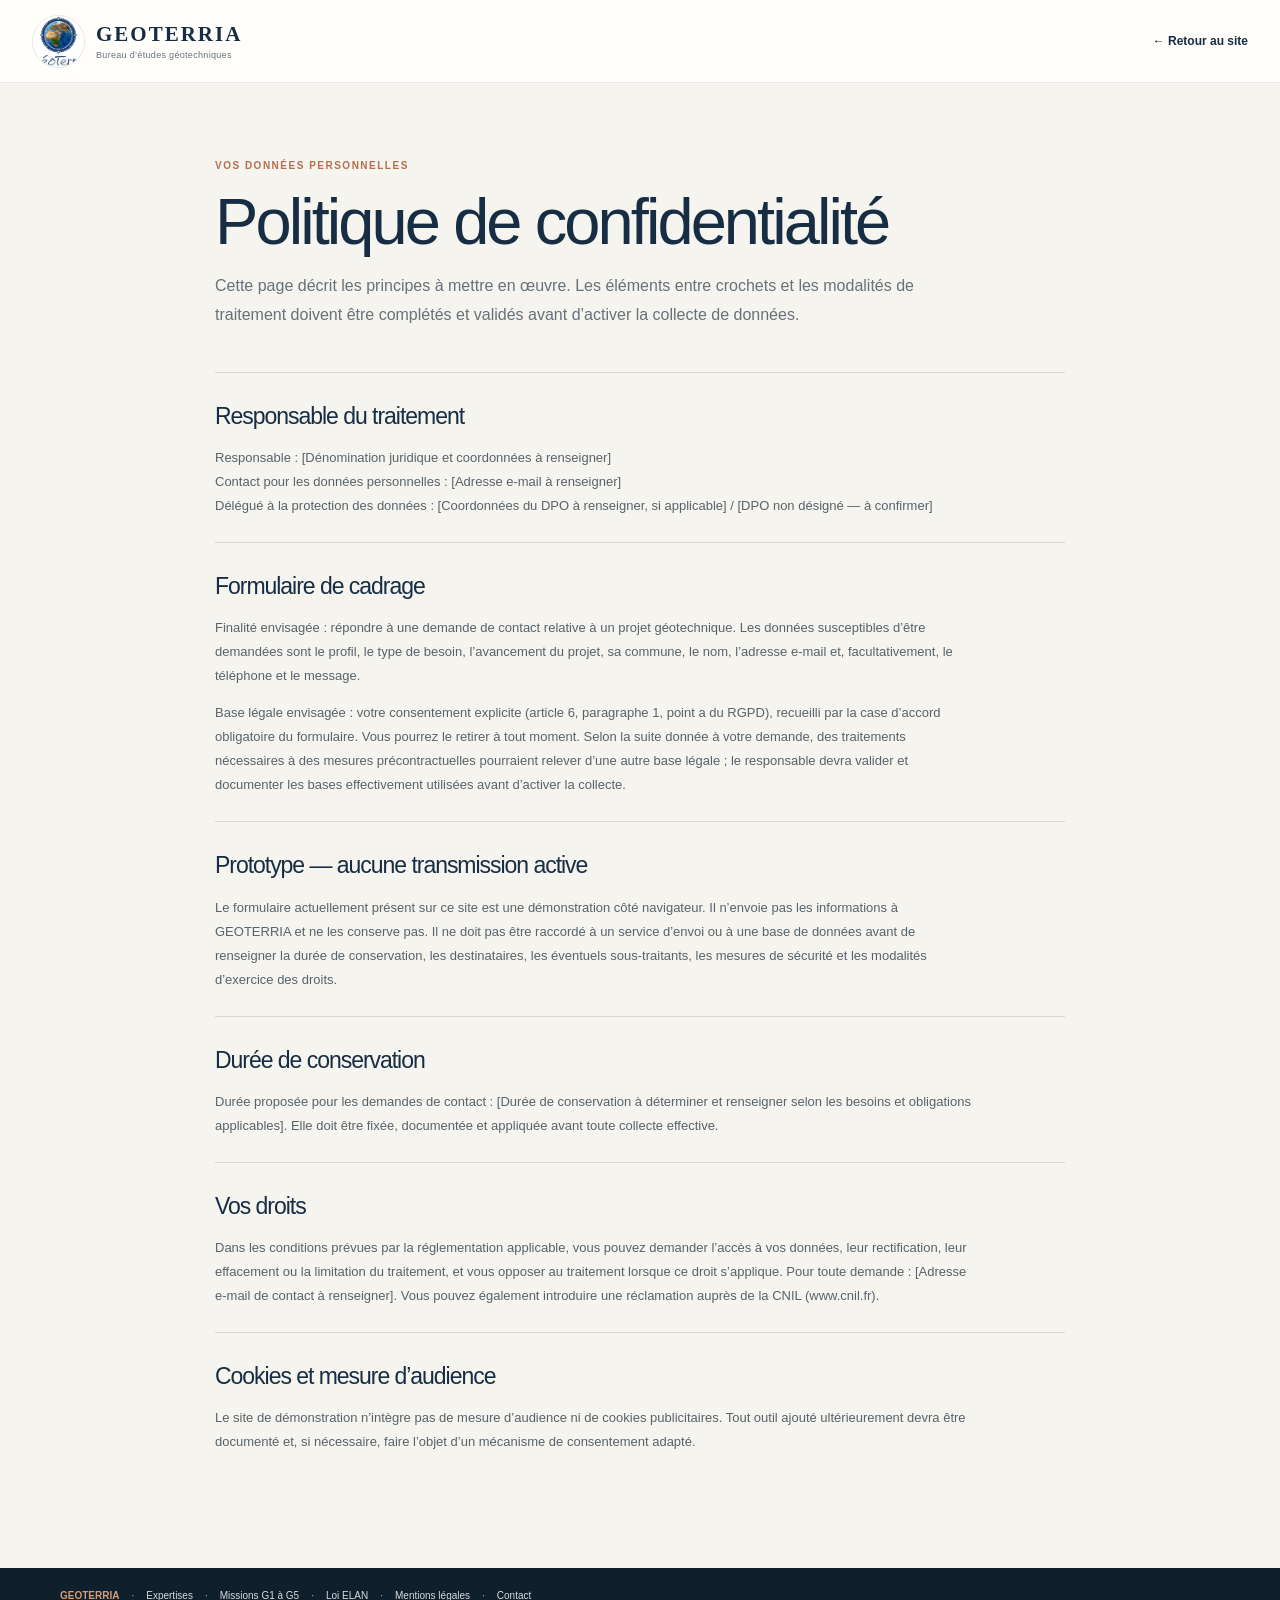
==== confidentialite/index.html @ 506dad04 "màj le 13/11/2026" ====
<!doctype html>
<html lang="fr">
<head>
  <meta charset="utf-8"><meta name="viewport" content="width=device-width, initial-scale=1">
  <meta name="theme-color" content="#172d43">
  <title>Confidentialité & données personnelles — GEOTERRIA</title>
  <meta name="description" content="Informations sur l’usage des données personnelles et le formulaire de contact GEOTERRIA.">
  <link rel="stylesheet" href="../styles.css">
</head>
<body class="document-page">
  <header class="site-header"><div class="header-inner"><a class="brand" href="../"><img src="../assets/images/LOGO%20G%C3%A9oterria.jpg" alt="" class="brand-mark"><span class="brand-copy"><strong>GEOTERRIA</strong><small>Bureau d’études géotechniques</small></span></a><a class="text-link" href="../">← Retour au site</a></div></header>
  <main class="document-main container"><p class="eyebrow">Vos données personnelles</p><h1>Politique de confidentialité</h1><p class="document-lead">Cette page décrit les principes à mettre en œuvre. Les éléments entre crochets et les modalités de traitement doivent être complétés et validés avant d’activer la collecte de données.</p>
    <section><h2>Responsable du traitement</h2><p>Responsable : [Dénomination juridique et coordonnées à renseigner]<br>Contact pour les données personnelles : [Adresse e-mail à renseigner]<br>Délégué à la protection des données : [Coordonnées du DPO à renseigner, si applicable] / [DPO non désigné — à confirmer]</p></section>
    <section><h2>Formulaire de cadrage</h2><p>Finalité envisagée : répondre à une demande de contact relative à un projet géotechnique. Les données susceptibles d’être demandées sont le profil, le type de besoin, l’avancement du projet, sa commune, le nom, l’adresse e-mail et, facultativement, le téléphone et le message.</p><p>Base légale envisagée : votre consentement explicite (article 6, paragraphe 1, point a du RGPD), recueilli par la case d’accord obligatoire du formulaire. Vous pourrez le retirer à tout moment. Selon la suite donnée à votre demande, des traitements nécessaires à des mesures précontractuelles pourraient relever d’une autre base légale ; le responsable devra valider et documenter les bases effectivement utilisées avant d’activer la collecte.</p></section>
    <section><h2>Prototype — aucune transmission active</h2><p>Le formulaire actuellement présent sur ce site est une démonstration côté navigateur. Il n’envoie pas les informations à GEOTERRIA et ne les conserve pas. Il ne doit pas être raccordé à un service d’envoi ou à une base de données avant de renseigner la durée de conservation, les destinataires, les éventuels sous-traitants, les mesures de sécurité et les modalités d’exercice des droits.</p></section>
    <section><h2>Durée de conservation</h2><p>Durée proposée pour les demandes de contact : [Durée de conservation à déterminer et renseigner selon les besoins et obligations applicables]. Elle doit être fixée, documentée et appliquée avant toute collecte effective.</p></section>
    <section><h2>Vos droits</h2><p>Dans les conditions prévues par la réglementation applicable, vous pouvez demander l’accès à vos données, leur rectification, leur effacement ou la limitation du traitement, et vous opposer au traitement lorsque ce droit s’applique. Pour toute demande : [Adresse e-mail de contact à renseigner]. Vous pouvez également introduire une réclamation auprès de la CNIL (www.cnil.fr).</p></section>
    <section><h2>Cookies et mesure d’audience</h2><p>Le site de démonstration n’intègre pas de mesure d’audience ni de cookies publicitaires. Tout outil ajouté ultérieurement devra être documenté et, si nécessaire, faire l’objet d’un mécanisme de consentement adapté.</p></section>
  </main>
  <footer class="document-footer"><div class="container"><a href="../">GEOTERRIA</a><span>·</span><a href="../expertises-geotechniques/">Expertises</a><span>·</span><a href="../missions-geotechniques/">Missions G1 à G5</a><span>·</span><a href="../loi-elan/">Loi ELAN</a><span>·</span><a href="../mentions-legales/">Mentions légales</a><span>·</span><a href="../#contact">Contact</a></div></footer>
</body>
</html>
---- styles.css ----
:root{--navy:#172d43;--navy-deep:#102235;--blue:#284762;--copper:#b56e4c;--copper-light:#d29a76;--cream:#f6f4ef;--paper:#fffefa;--ink:#1f2931;--muted:#69747c;--line:#deded8;--green:#87917b;--content:1160px;--serif:Georgia,"Times New Roman",serif;--sans:"DM Sans",Arial,sans-serif}
*{box-sizing:border-box}
html{scroll-behavior:smooth;scroll-padding-top:90px}
body{margin:0;background:var(--paper);color:var(--ink);font-family:var(--sans);font-size:15px;line-height:1.7;-webkit-font-smoothing:antialiased}
img{display:block;max-width:100%}
a{color:inherit}
button,input,select,textarea{font:inherit}
button,a{-webkit-tap-highlight-color:transparent}
button:focus-visible,a:focus-visible,input:focus-visible,select:focus-visible,textarea:focus-visible,summary:focus-visible{outline:3px solid #d59b72;outline-offset:3px}
.container{width:min(var(--content),calc(100% - 64px));margin-inline:auto}
.skip-link{position:fixed;top:-60px;left:15px;z-index:1000;background:#fff;padding:10px 15px;color:var(--navy)}
.skip-link:focus{top:12px}
.site-header{position:sticky;z-index:30;top:0;background:rgba(255,254,250,.97);border-bottom:1px solid rgba(23,45,67,.1)}
.header-inner{width:min(1360px,calc(100% - 64px));height:82px;margin:auto;display:flex;align-items:center;justify-content:space-between}
.brand{display:flex;align-items:center;gap:11px;text-decoration:none;color:var(--navy);min-width:236px}
.brand-mark{width:53px;height:53px;object-fit:cover;object-position:center 16%;border-radius:50%;border:1px solid #e8e4dc}
.brand-wordmark{width:174px;height:48px;object-fit:contain;object-position:left center}
.brand-copy{display:grid;line-height:1.15;gap:4px}
.brand-copy strong{font-family:var(--serif);font-size:21px;letter-spacing:.095em}
.brand-copy small{font-size:9px;letter-spacing:.035em;color:#68737b}
.main-nav{display:flex;align-items:center;gap:clamp(12px,1.8vw,27px);font-size:12px;color:#46535e}
.main-nav a{text-decoration:none;transition:color .2s}
.main-nav a:hover,.footer-nav a:hover{color:var(--copper)}
.main-nav .nav-cta{padding:12px 15px;border:1px solid var(--navy);color:var(--navy);font-weight:600}
.main-nav .nav-cta span{margin-left:8px;color:var(--copper)}
.menu-toggle{display:none}
.hero{height:min(735px,calc(100svh - 82px));min-height:610px;position:relative;display:flex;align-items:center;overflow:hidden;background:var(--navy-deep);color:#fff}
.hero-photo{position:absolute;inset:0;background-image:linear-gradient(90deg,rgba(14,32,49,.72) 0%,rgba(17,35,52,.58) 44%,rgba(16,35,52,.15) 100%),linear-gradient(0deg,rgba(16,34,53,.16),transparent 40%),url("assets/images/Photo_La_Garde.jpg");background-size:cover,cover,100% auto;background-position:center 37%;filter:saturate(.82)}
.hero-content>.eyebrow{display:none}
.hero:after{content:"";position:absolute;inset:0;pointer-events:none;opacity:.12;background-image:url("data:image/svg+xml,%3Csvg viewBox='0 0 420 340' xmlns='http://www.w3.org/2000/svg'%3E%3Cg fill='none' stroke='%23e4e0d4' stroke-width='1'%3E%3Cpath d='M-50 180C30 150 35 40 125 40s90 90 170 55 105-85 170-25 35 145 100 120'/%3E%3Cpath d='M-50 200C35 170 45 65 130 62s88 87 166 53 103-81 167-23 42 138 104 111'/%3E%3Cpath d='M-50 220C39 189 54 87 136 84s84 83 161 51 101-78 162-21 49 129 108 100'/%3E%3Cpath d='M-40 240C45 208 64 109 142 106s80 80 157 49 98-74 157-18 55 120 111 89'/%3E%3Cpath d='M-40 260C50 228 75 131 149 128s76 77 151 47 95-70 152-15 61 110 114 78'/%3E%3C/g%3E%3C/svg%3E");background-size:cover;background-position:center;background-repeat:no-repeat}
.hero-content{position:relative;z-index:1;width:min(var(--content),calc(100% - 64px));margin:0 auto;padding-bottom:24px}
.eyebrow{margin:0 0 22px;text-transform:uppercase;letter-spacing:.15em;font-size:10px;font-weight:700;color:var(--copper)}
.eyebrow-light{color:#d39c78}
.live-dot{display:inline-block;width:7px;height:7px;background:#d39c78;border-radius:50%;margin-right:9px;vertical-align:1px;box-shadow:0 0 0 4px rgba(211,156,120,.15)}
h1,h2,h3,p{margin-top:0}
h1,h2,h3{font-family:"Manrope",var(--sans);font-weight:500;letter-spacing:-.045em}
.hero h1{max-width:770px;margin:0 0 25px;font-size:clamp(48px,6.6vw,82px);line-height:1.02;letter-spacing:-.067em}
.hero h1 em,h2 em{font-family:var(--serif);font-weight:400;letter-spacing:-.055em}
.hero-lead{max-width:545px;color:rgba(255,255,255,.82);font-size:16px;line-height:1.8}
.hero-actions{display:flex;align-items:center;gap:29px;margin-top:30px}
.button{min-height:48px;display:inline-flex;align-items:center;justify-content:center;gap:20px;padding:12px 19px;border:0;text-decoration:none;font-size:12px;font-weight:700;cursor:pointer;transition:background .2s,color .2s,border .2s}
.button-copper{background:var(--copper);color:#fff}
.button-copper:hover{background:#a45f3d}
.text-link{color:var(--navy);text-decoration:none;font-weight:700;font-size:12px}
.text-link span{color:var(--copper);margin-left:6px}
.text-link-light{color:white}
.text-link-light span{color:var(--copper-light)}
.hero-caption{position:absolute;right:32px;bottom:-72px;color:rgba(255,255,255,.76);font-size:9px;letter-spacing:.08em;text-transform:uppercase}
.hero-stamp{position:absolute;z-index:1;right:6.5%;bottom:18%;display:grid;gap:7px;width:117px;height:117px;align-content:center;justify-content:center;border:1px solid rgba(255,255,255,.38);border-radius:50%;text-align:center;transform:rotate(-13deg);font-family:var(--serif);font-size:9px;letter-spacing:.12em}
.hero-stamp:before{content:"";position:absolute;inset:7px;border:1px solid rgba(255,255,255,.2);border-radius:50%}
.hero-scroll{position:absolute;z-index:2;bottom:25px;left:32px;color:#fff;text-decoration:none;font-size:18px}
.hero-scroll span{font-size:9px;text-transform:uppercase;letter-spacing:.12em;margin-left:9px}
.intro-strip{background:#f0eee8;border-bottom:1px solid #e6e3dc}
.intro-strip-inner{min-height:72px;display:flex;align-items:center;justify-content:space-between;gap:18px;color:#47545c;font-size:10px;font-weight:600;letter-spacing:.035em}
.intro-strip i{width:4px;height:4px;border-radius:50%;background:var(--copper);flex:none}
.section{padding:112px 0}
.section-heading{margin-bottom:47px}
.section-heading h2,.territory-copy h2,.faq-intro h2{font-size:clamp(38px,5vw,58px);line-height:1.12;margin:0 0 17px;color:var(--navy)}
.section-heading>p:last-child{max-width:510px;color:var(--muted);margin:0}
.heading-split{display:flex;align-items:flex-end;justify-content:space-between;gap:42px}
.heading-split>p{max-width:405px!important;padding-bottom:7px}
.situation-explorer{display:grid;grid-template-columns:.94fr 1.06fr;border:1px solid var(--line);background:#fff}
.situation-options{display:grid;align-content:start;padding:13px 22px}
.situation-option{display:grid;grid-template-columns:34px 1fr 18px;gap:12px;align-items:center;width:100%;padding:18px 4px;border:0;border-bottom:1px solid #e8e6e0;background:transparent;text-align:left;color:var(--navy);font-size:13px;font-weight:600;cursor:pointer}
.situation-option:last-child{border-bottom:0}
.situation-option>span{font-size:9px;color:#929995}
.situation-option>b{font-size:16px;color:#bdc0bb;font-weight:400}
.situation-option:hover,.situation-option.is-active{color:var(--copper)}
.situation-option.is-active>b{color:var(--copper)}
.situation-explanation{display:flex;flex-direction:column;justify-content:center;min-height:270px;padding:35px 45px;background:#f3f1ea;border-left:1px solid var(--line)}
.situation-explanation .eyebrow{margin-bottom:13px;font-size:9px}
.situation-explanation h3{max-width:440px;margin:0 0 12px;color:var(--navy);font-size:clamp(23px,3vw,34px);line-height:1.2}
.situation-explanation>p:not(.eyebrow){max-width:465px;margin:0 0 17px;color:var(--muted);font-size:12px}
.situation-explanation .text-link{width:fit-content}
.visually-hidden{position:absolute;width:1px;height:1px;padding:0;margin:-1px;overflow:hidden;clip:rect(0,0,0,0);white-space:nowrap;border:0}
.situation-card{position:relative;min-height:314px;padding:26px 23px 20px;border:1px solid var(--line);background:#fff;display:flex;flex-direction:column;transition:transform .25s,border-color .25s,box-shadow .25s}
.situation-card:hover{transform:translateY(-4px);border-color:#c39b81;box-shadow:0 15px 32px rgba(34,48,57,.07)}
.card-number{font-size:10px;letter-spacing:.11em;color:#9da3a1}
.card-icon{position:absolute;right:23px;top:19px;color:var(--copper);font-size:25px}
.situation-card h3{margin:30px 0 10px;color:var(--navy);font-size:21px;line-height:1.2}
.situation-card>p{font-size:12px;color:var(--muted);line-height:1.7;margin-bottom:19px}
.card-tags{display:flex;gap:7px;margin-top:auto}
.card-tags span{font-size:9px;color:#716b63;padding:4px 8px;background:#f3f0e9}
.card-link{display:flex;justify-content:space-between;align-items:center;margin-top:18px;padding:12px 0 0;border:0;border-top:1px solid #e8e6e0;background:none;text-align:left;color:var(--navy);font-size:11px;font-weight:700;cursor:pointer}
.card-link span{font-size:17px;color:var(--copper)}
.small-note{font-size:10px;color:#81898a;margin:16px 0 0}
.expertise-section{background:var(--cream)}
.expertise-section .section-heading{max-width:655px}
.section-intro{max-width:510px;color:var(--muted);margin:0}
.expertise-list{border-top:1px solid #d9d8d1}
.expertise-row{display:grid;grid-template-columns:130px 1fr 44px;gap:28px;align-items:center;padding:24px 0;border-bottom:1px solid #d9d8d1}
.expertise-code{font-family:var(--serif);font-size:32px;color:var(--navy)}
.expertise-code span{display:block;margin-top:2px;font:700 8px var(--sans);letter-spacing:.1em;color:var(--copper)}
.expertise-row h3{font-size:19px;color:var(--navy);margin:0 0 4px;letter-spacing:-.025em}
.expertise-row p{max-width:710px;margin:0;color:#626e74;font-size:12px}
.round-arrow{display:grid;place-items:center;width:37px;height:37px;border:1px solid #c8c8c0;border-radius:50%;text-decoration:none;color:var(--navy);font-size:16px;transition:all .2s}
.round-arrow:hover{background:var(--navy);color:white}
.expertise-foot{display:flex;align-items:center;justify-content:space-between;padding:18px 0 25px;color:#777d7d;font-size:10px}
.other-expertises{display:grid;grid-template-columns:1fr 1fr;gap:16px}
.other-expertises>div{background:#eae8e1;padding:25px 26px}
.mini-mark{font-size:9px;letter-spacing:.14em;color:var(--copper)}
.other-expertises h3{margin:12px 0 5px;color:var(--navy);font-size:19px}
.other-expertises p{font-size:12px;color:var(--muted);margin:0;max-width:440px}
.method-section{position:relative;overflow:hidden;background:var(--navy);color:#fff}
.method-section:after{content:"";position:absolute;inset:0 0 0 53%;opacity:.14;background-image:url("data:image/svg+xml,%3Csvg viewBox='0 0 420 340' xmlns='http://www.w3.org/2000/svg'%3E%3Cg fill='none' stroke='%23eee' stroke-width='1'%3E%3Cpath d='M-50 180C30 150 35 40 125 40s90 90 170 55 105-85 170-25 35 145 100 120'/%3E%3Cpath d='M-50 200C35 170 45 65 130 62s88 87 166 53 103-81 167-23 42 138 104 111'/%3E%3Cpath d='M-50 220C39 189 54 87 136 84s84 83 161 51 101-78 162-21 49 129 108 100'/%3E%3Cpath d='M-40 240C45 208 64 109 142 106s80 80 157 49 98-74 157-18 55 120 111 89'/%3E%3Cpath d='M-40 260C50 228 75 131 149 128s76 77 151 47 95-70 152-15 61 110 114 78'/%3E%3C/g%3E%3C/svg%3E");background-size:cover;background-position:center;background-repeat:no-repeat}
.method-layout{position:relative;z-index:1;display:grid;grid-template-columns:.86fr 1.14fr;gap:100px}
.method-copy h2{font-size:clamp(45px,5vw,64px);line-height:1.07;margin:0 0 19px}
.method-copy>p:not(.eyebrow){max-width:380px;color:rgba(255,255,255,.7);font-size:13px;margin-bottom:27px}
.button-outline{border:1px solid rgba(255,255,255,.55);color:white;background:transparent}
.button-outline:hover{background:#fff;color:var(--navy)}
.method-steps{border-top:1px solid rgba(255,255,255,.23)}
.method-steps article{display:grid;grid-template-columns:53px 1fr;gap:17px;padding:19px 0;border-bottom:1px solid rgba(255,255,255,.23)}
.method-steps article>span{font-size:10px;color:#d09a77;letter-spacing:.08em}
.method-steps h3{font-size:17px;margin:0 0 2px;color:#fff;letter-spacing:-.02em}
.method-steps p{margin:0;color:rgba(255,255,255,.66);font-size:11px}
.projects-section{background:#fffefa}
.projects-section .section-heading{margin-bottom:36px}
.project-grid{display:grid;grid-template-columns:repeat(6,1fr);gap:17px}
.project-card{grid-column:span 3;border:1px solid #e4e1da;background:#fff}
.project-card.project-large{grid-column:span 3}
.project-image{position:relative;height:245px;background:#e8e5de;overflow:hidden}
.project-large .project-image{height:310px}
.project-image img{width:100%;height:100%;object-fit:cover;transition:transform .5s}
.project-card:hover .project-image img{transform:scale(1.035)}
.image-credit,.project-index{position:absolute;bottom:12px;padding:5px 8px;background:rgba(20,37,51,.82);color:white;font-size:8px;letter-spacing:.1em;text-transform:uppercase}
.image-credit{left:12px}
.project-index{right:12px}
.project-copy{padding:19px 21px 22px}
.project-type{color:var(--copper);text-transform:uppercase;letter-spacing:.1em;font-size:8px;font-weight:700}
.project-copy h3{margin:8px 0 11px;color:var(--navy);font-size:22px;line-height:1.2}
.project-copy p{margin:0 0 8px;color:var(--muted);font-size:11px}
.project-copy p strong{color:#39444b}
.project-copy .text-link{display:inline-block;margin-top:7px}
.disclaimer-band{display:flex;gap:12px;margin:20px 0 0;padding:14px 16px;background:#f2f0e9;color:#646b6b;font-size:10px}
.disclaimer-band span{color:var(--copper);font-size:15px}
.investigations-section{background:#fff}
.investigation-grid{display:grid;grid-template-columns:repeat(3,1fr);gap:16px}
.investigation-card{border:1px solid #e3e1da;background:#fff}
.investigation-visual{position:relative;display:grid;place-items:center;min-height:190px;padding:20px;background:#f1f0e9;border-bottom:1px solid #e3e1da}
.investigation-visual svg{width:min(100%,290px);height:auto;overflow:visible}
.investigation-visual svg .ground-line{fill:none;stroke:#596b68;stroke-width:2}
.investigation-visual svg .soil-layer{fill:#e2d6c5}
.investigation-visual svg .soil-strata{fill:none;stroke:#b6a58f;stroke-width:1.5}
.investigation-visual svg .device,.investigation-visual svg .device-cap{fill:#7d9090;stroke:#344e5b;stroke-width:2}
.investigation-visual svg .probe,.investigation-visual svg .foundation{fill:#bd805e;stroke:#83583e;stroke-width:1.5}
.investigation-visual svg .water{fill:none;stroke:#5288a0;stroke-width:3}
.investigation-visual svg .arrow-line,.investigation-visual svg .arrow-head{fill:none;stroke:#a26443;stroke-width:1.7;stroke-linecap:round;stroke-linejoin:round}
.investigation-visual svg text{fill:#586565;font:8px var(--sans)}
.investigation-visual svg .excavation{fill:#fffefa;stroke:#a78d72;stroke-width:1.5}
.investigation-visual svg .sample{fill:#d7c3a6;stroke:#715c49;stroke-width:1.5}
.investigation-visual svg .sample-line{stroke:#947b61;stroke-width:1}
.visual-label{position:absolute;right:9px;bottom:8px;color:#78817c;font-size:7px;letter-spacing:.11em}
.investigation-copy{position:relative;padding:17px 19px 20px}
.investigation-index{color:var(--copper);font-size:9px;letter-spacing:.1em}
.investigation-copy h3{margin:5px 0 7px;color:var(--navy);font-size:18px;letter-spacing:-.025em}
.investigation-copy p{margin:0;color:var(--muted);font-size:10px}
.offices-section{background:var(--cream)}
.office-layout{display:grid;grid-template-columns:1.08fr .92fr;gap:52px;align-items:center}
.office-map{position:relative;min-height:440px;overflow:hidden;background:#e8e8df;border:1px solid #d5d4cb}
#leaflet-map{position:absolute;inset:0;z-index:0}
.office-map-legend{position:absolute;z-index:500;left:12px;top:12px;display:flex;flex-wrap:wrap;gap:6px;max-width:calc(100% - 24px)}
.office-pin{--office-color:#a96847;--office-tint:#f2e8df;display:flex;align-items:center;gap:7px;padding:7px 10px;border:1px solid color-mix(in srgb,var(--office-color) 58%,white);border-radius:999px;background:rgba(255,254,250,.92);color:var(--navy);font:500 10px var(--sans);cursor:pointer;box-shadow:0 2px 8px rgba(20,37,51,.12)}
.office-pin[data-office="la-garde"]{--office-color:#3f8a73;--office-tint:#e1f0ea}
.office-pin[data-office="eguilles"]{--office-color:#a86d48;--office-tint:#f2e5dc}
.office-pin[data-office="toulouse"]{--office-color:#4d78a0;--office-tint:#e3edf5}
.office-pin span{width:8px;height:8px;border-radius:50%;background:var(--office-color);box-shadow:0 0 0 3px color-mix(in srgb,var(--office-color) 22%,transparent);transition:transform .2s}
.office-pin:hover span,.office-pin.is-active span{transform:scale(1.35)}
.office-pin:hover,.office-pin[aria-pressed=true]{border-color:var(--office-color);background:var(--office-tint)}
.office-marker-wrapper{background:transparent;border:0}
.office-marker{display:block;width:16px;height:16px;border:2px solid #fff;border-radius:50%;box-shadow:0 2px 7px rgba(20,37,51,.38)}
.office-marker-la-garde{background:#3f8a73}
.office-marker-eguilles{background:#a86d48}
.office-marker-toulouse{background:#4d78a0}
.map-caption{position:absolute;right:12px;bottom:10px;color:#707971;font-size:8px;letter-spacing:.06em}
.office-details{padding:10px 0}
.office-details>.eyebrow{margin-bottom:7px;font-size:9px}
.office-details h3{margin:0 0 23px;color:var(--navy);font-size:clamp(34px,4vw,48px)}
.office-details dl{margin:0 0 20px;border-top:1px solid #d5d4cb}
.office-details dl>div{padding:13px 0;border-bottom:1px solid #d5d4cb}
.office-details dt{margin-bottom:3px;color:#777e79;font-size:9px;text-transform:uppercase;letter-spacing:.09em}
.office-details dd{margin:0;color:#3f4b51;font-size:12px}
.office-edit-note{margin:22px 0 0;color:#737b79;font-size:9px}
.office-edit-note code{color:var(--navy);font-size:9px}
.gallery-section{background:#f2f0e9}
.gallery-section .section-heading{margin-bottom:34px}
.gallery-section .section-heading h2{font-size:clamp(34px,4vw,47px)}
 .gallery-grid{display:grid;grid-template-columns:repeat(3,minmax(0,1fr));gap:13px;align-items:start}
.gallery-grid figure{min-width:0;margin:0;background:#fff}
 .gallery-image{position:relative;height:auto;overflow:visible;background:#e4e1d9}
 .gallery-image img{display:block;width:100%;height:auto;object-fit:contain;transition:transform .4s}
.gallery-grid figure:hover img{transform:scale(1.04)}
.gallery-image .image-credit{bottom:9px;left:9px}
.gallery-grid figcaption{display:grid;gap:2px;padding:12px 13px 15px}
.gallery-grid figcaption strong{font-size:11px;color:var(--navy)}
.gallery-grid figcaption span{font-size:9px;color:var(--muted)}
 .gallery-more{display:flex;align-items:center;justify-content:space-between;gap:18px;margin-top:22px;padding-top:16px;border-top:1px solid var(--line)}
 .gallery-more p{margin:0;color:var(--muted);font-size:10px}
 .gallery-more .text-link{margin:0;white-space:nowrap}
.territory-section{padding-bottom:85px;background:var(--cream)}
.territory-layout{display:grid;grid-template-columns:.9fr 1.1fr;align-items:center;gap:90px}
.territory-copy h2{margin-bottom:20px}
.territory-copy>p:not(.eyebrow){max-width:470px;color:var(--muted);font-size:13px}
.territory-tags{display:flex;flex-wrap:wrap;gap:7px;margin-top:23px}
.territory-tags span{border:1px solid #d5d3ca;padding:6px 9px;color:#606a6d;font-size:9px}
.territory-figure{margin:0}
.contour-map{position:relative;overflow:hidden;aspect-ratio:1.22;background:#e5e6dc}
.contour-map svg{position:absolute;inset:0;width:100%;height:100%;fill:none;stroke:#9b9e8d;stroke-width:1;opacity:.72}
.contour-map:before,.contour-map:after{content:"";position:absolute;width:380px;height:330px;border:1px solid rgba(181,110,76,.32);border-radius:48% 52% 38% 62%;transform:rotate(25deg);left:20%;top:12%}
.contour-map:after{width:310px;height:250px;left:27%;top:20%;transform:rotate(-12deg)}
.map-label{position:absolute;z-index:2;font-size:8px;font-weight:700;letter-spacing:.15em;color:#5a645f}
.map-label-a{top:24%;left:13%}.map-label-b{top:57%;left:47%}.map-label-c{right:11%;bottom:27%}
.map-point{position:absolute;left:53%;top:56%;width:9px;height:9px;border-radius:50%;background:var(--copper);box-shadow:0 0 0 5px rgba(181,110,76,.18)}
.map-scale{position:absolute;bottom:15px;right:17px;font-size:8px;letter-spacing:.08em;color:#707971}
.territory-figure figcaption{display:flex;justify-content:space-between;gap:12px;padding-top:9px;color:#727a78;font-size:9px}
.data-strip{display:grid;grid-template-columns:repeat(3,1fr);gap:35px;margin-top:75px;padding-top:25px;border-top:1px solid #d8d7ce}
.data-strip>div{position:relative;padding-left:44px}
.data-icon{position:absolute;left:0;top:0;font-size:23px;color:var(--copper)}
.data-strip h3{margin:0 0 4px;color:var(--navy);font-size:16px}
.data-strip p{max-width:255px;margin:0;color:var(--muted);font-size:11px}
.references-section{background:#fff}
.reference-grid{display:grid;grid-template-columns:repeat(3,1fr);gap:15px}
.reference-card{min-height:260px;padding:23px 22px 21px;border:1px solid var(--line);display:flex;flex-direction:column}
.reference-number{font-size:8px;color:var(--copper);letter-spacing:.14em;font-weight:700}
.reference-card h3{font-size:23px;color:var(--navy);margin:25px 0 9px}
.reference-card p{color:var(--muted);font-size:11px;margin:0 0 20px}
.reference-card>a{margin-top:auto;color:var(--navy);font-weight:700;font-size:10px;text-decoration:none}
.reference-card>a span{color:var(--copper);margin-left:5px}
.credentials-grid{display:grid;grid-template-columns:repeat(3,1fr);gap:15px;margin-top:17px}
.credentials-grid>article{display:flex;gap:13px;padding:18px 17px;background:#f5f3ed}
.credentials-grid>.opqibi-card{grid-column:1/-1;align-items:center;gap:27px;padding:22px;background:#f0eee7}
.opqibi-visual{display:flex;flex:0 0 230px;min-height:135px;flex-direction:column;align-items:center;justify-content:center;gap:7px;border:1px dashed #b6aa99;background:#faf9f5;color:var(--navy)}
.opqibi-visual span{font-family:var(--serif);font-size:35px;letter-spacing:.12em}
.opqibi-visual small{color:#7a817d;font-size:8px;text-transform:uppercase;letter-spacing:.1em}
.opqibi-card>div:last-child .eyebrow{margin-bottom:7px}
.opqibi-card>div:last-child h3{font-size:16px}
.opqibi-card>div:last-child p:last-child{max-width:570px;font-size:10px}
.credential-icon{display:grid;place-items:center;flex:none;width:24px;height:24px;border:1px solid #c6b6a8;border-radius:50%;color:var(--copper);font-size:17px}
.credentials-grid .eyebrow{font-size:8px;margin:2px 0 6px}
.credentials-grid h3{font:700 12px var(--sans);letter-spacing:0;color:var(--navy);margin:0 0 6px}
.credentials-grid p:last-child{font-size:9px;line-height:1.6;color:var(--muted);margin:0}
.credentials-grid a{color:var(--navy)}
.reassurance-section{background:#253d50;color:white;padding:72px 0}
.reassurance-layout{display:grid;grid-template-columns:.85fr 1.15fr;gap:85px;align-items:center}
.reassurance-layout h2{font-size:42px;line-height:1.15;margin:0 0 12px}
.reassurance-layout>div:first-child>p:last-child{max-width:365px;color:rgba(255,255,255,.67);font-size:11px}
.commitments>div{display:grid;grid-template-columns:36px 1fr;gap:13px;padding:13px 0;border-bottom:1px solid rgba(255,255,255,.2)}
.commitments>div:first-child{border-top:1px solid rgba(255,255,255,.2)}
.commitments>div>span{color:#d09a77;font-size:9px}
.commitments p{margin:0;color:rgba(255,255,255,.68);font-size:10px;line-height:1.65}
.commitments strong{color:white;font-size:12px}
.faq-section{background:var(--cream)}
.faq-layout{display:grid;grid-template-columns:.7fr 1.3fr;gap:90px}
.faq-intro h2{font-size:48px}
.faq-intro>p:not(.eyebrow){max-width:305px;color:var(--muted);font-size:12px;margin:0 0 18px}
.faq-intro .text-link{display:inline-block;max-width:260px}
.faq-list{border-top:1px solid #d4d4cc}
.faq-list details{border-bottom:1px solid #d4d4cc}
.faq-list summary{display:flex;justify-content:space-between;gap:20px;align-items:center;list-style:none;padding:17px 0;color:var(--navy);font-size:13px;font-weight:600;cursor:pointer}
.faq-list summary::-webkit-details-marker{display:none}
.faq-list summary span{flex:none;color:var(--copper);font-size:20px;font-weight:400;transition:transform .2s}
.faq-list details[open] summary span{transform:rotate(45deg)}
.faq-list details p{max-width:680px;margin:-2px 25px 17px 0;color:var(--muted);font-size:11px;line-height:1.75}
.contact-section{padding:100px 0;background:var(--navy-deep);color:#fff;position:relative;overflow:hidden}
.contact-section:before{content:"";position:absolute;right:-110px;top:-180px;width:570px;height:570px;border:1px solid rgba(255,255,255,.08);border-radius:50%;box-shadow:0 0 0 30px rgba(255,255,255,.025),0 0 0 60px rgba(255,255,255,.02),0 0 0 90px rgba(255,255,255,.015)}
.contact-layout{position:relative;display:grid;grid-template-columns:.8fr 1.2fr;gap:76px;align-items:start}
.contact-intro{padding-top:18px}
.contact-intro h2{font-size:clamp(41px,5vw,60px);line-height:1.09;margin:0 0 17px}
.contact-intro>p:not(.eyebrow){max-width:375px;color:rgba(255,255,255,.68);font-size:12px}
.contact-detail{display:grid;gap:2px;margin-top:26px;padding-top:13px;border-top:1px solid rgba(255,255,255,.2)}
.contact-detail span{font-size:9px;text-transform:uppercase;letter-spacing:.1em;color:rgba(255,255,255,.55)}
.contact-detail strong{font-size:12px;font-weight:500}
.project-form{padding:26px;background:#fffefa;color:var(--ink)}
.demo-alert{display:flex;gap:13px;padding:12px 13px;background:#f5eee7;border-left:3px solid var(--copper);margin-bottom:23px}
.demo-alert strong{flex:none;color:#7e4c36;font-size:10px}
.demo-alert span{font-size:9px;line-height:1.6;color:#6b625b}
.form-rows{display:grid}
.form-row{display:grid;grid-template-columns:155px minmax(0,1fr);align-items:start;gap:14px;padding:10px 0;border-bottom:1px solid #e8e6e0}
.field-label{display:block;margin:11px 0 0;color:#45535b;font-size:10px;font-weight:600}
.field-label b{color:var(--copper)}
.field-control{min-width:0}
 .form-row select,.form-row input[type=text],.form-row input[type=email],.form-row input[type=tel],.form-row input[type=file],.form-row textarea{display:block;width:100%;min-height:40px;padding:9px 11px;border:1px solid #d9d8d1;background:white;color:var(--ink);font-size:11px}
.form-row textarea{resize:vertical;min-height:84px}
.other-detail{margin-top:7px}
.other-detail[hidden]{display:none}
.form-row-message{align-items:start}
.form-row-message .field-label{margin-top:12px}
.field-label span{font-weight:400;color:#858b8c}
.consent{display:flex;align-items:flex-start;gap:9px;margin-top:14px;color:#687278;font-size:9px;line-height:1.6;cursor:pointer}
.consent input{margin:3px 0 0;accent-color:var(--navy)}
.consent a{color:var(--navy)}
.consent b{color:var(--copper)}
.form-error{min-height:14px;margin:7px 0 0;color:#a33d2f;font-size:10px}
.form-notice{margin:13px 0;padding:12px;background:#e9f1e9;color:#354b3c;font-size:11px}
.form-controls{display:flex;justify-content:space-between;gap:12px;margin-top:10px}
.button-navy{background:var(--navy);color:white;margin-left:auto}
.button-navy:hover{background:#284762}
.button-back{padding-left:0;background:transparent;color:var(--navy)}
.button-back:hover{color:var(--copper)}
.form-required{margin:14px 0 0;color:#858b8c;font-size:9px}
.site-footer{background:#101f2c;color:rgba(255,255,255,.75);padding:50px 0 0}
.footer-main{display:grid;grid-template-columns:1.5fr .8fr .9fr;gap:80px;padding-bottom:40px}
.brand-footer{color:#fff}
.brand-footer .brand-mark{background:white}
.brand-footer .brand-wordmark{filter:brightness(0) invert(1)}
.brand-footer .brand-copy small{color:rgba(255,255,255,.62)}
.footer-brand>p{max-width:255px;margin:15px 0 0;color:rgba(255,255,255,.56);font-size:10px}
.footer-nav{display:grid;align-content:start;gap:8px;font-size:10px}
.footer-nav>span{margin-bottom:4px;color:#d59c78;text-transform:uppercase;letter-spacing:.12em;font-size:8px;font-weight:700}
.footer-nav a{width:fit-content;color:rgba(255,255,255,.68);text-decoration:none}
.footer-bottom{position:relative;display:flex;justify-content:space-between;align-items:center;gap:18px;padding:15px 0;border-top:0;font-size:8px;color:rgba(255,255,255,.52)}
.footer-bottom::before{content:"";position:absolute;top:0;left:50%;width:100vw;transform:translateX(-50%);border-top:1px solid rgba(255,255,255,.15)}
.footer-bottom a{text-decoration:none;color:rgba(255,255,255,.78)}
.document-page{min-height:100vh;background:var(--cream)}
.document-main{max-width:850px;padding-top:74px;padding-bottom:90px}
.document-main>.eyebrow{margin-bottom:13px}
.document-main h1{max-width:760px;margin:0 0 15px;color:var(--navy);font-size:clamp(39px,6vw,65px);line-height:1.08}
.document-lead{max-width:720px;margin:0 0 42px;color:#667178;font-size:16px;line-height:1.8}
.document-main section{padding:24px 0;border-top:1px solid #d8d7ce}
.document-main section h2{margin:0 0 10px;color:var(--navy);font-size:23px}
.document-main section p,.document-main section li{max-width:760px;color:#57636a;font-size:13px;line-height:1.85}
.document-main section p:last-child{margin-bottom:0}
.document-main section ul{padding-left:20px}
.mission-points{display:grid;grid-template-columns:repeat(3,minmax(0,1fr));gap:12px;margin-top:18px}
.mission-points>div{padding:14px;background:#eeece5;border-left:2px solid var(--copper)}
.mission-points strong{display:block;margin-bottom:5px;color:var(--navy);font:600 10px var(--sans);letter-spacing:.08em;text-transform:uppercase}
.document-main section .mission-points p{margin:0;font-size:11px;line-height:1.6}
.document-main .button{margin-top:8px}
.document-footer{padding:19px 0;background:#101f2c;color:rgba(255,255,255,.67);font-size:10px}
.document-footer .container{display:flex;align-items:center;gap:12px}
.document-footer a{text-decoration:none;color:rgba(255,255,255,.84)}
.document-footer a:first-child{color:#d59c78;font-weight:700}
.page-contents{display:flex;flex-wrap:wrap;gap:9px 18px;margin:0 0 36px;padding:14px 0;border-top:1px solid var(--line);border-bottom:1px solid var(--line);font-size:10px}.page-contents strong{color:var(--navy);text-transform:uppercase;letter-spacing:.09em}.page-contents a{color:var(--copper);text-decoration:none}.page-contents a:hover{text-decoration:underline}
.norm-page,.expertise-page{max-width:900px}.norm-page section,.expertise-page section{padding:34px 0}.norm-page section h2,.expertise-page section h2{font-size:clamp(25px,3vw,34px);line-height:1.15}.norm-page section p,.expertise-page section p{max-width:720px}.mission-entry{display:grid;grid-template-columns:80px 1fr;gap:28px;align-items:start}.mission-number{color:var(--copper);font:600 clamp(32px,5vw,54px) var(--mono);line-height:1}.mission-entry dl{margin:22px 0 0;border-top:1px solid var(--line)}.mission-entry dl div{display:grid;grid-template-columns:125px 1fr;gap:18px;padding:12px 0;border-bottom:1px solid var(--line)}.mission-entry dt{color:var(--navy);font:600 10px var(--mono);text-transform:uppercase;letter-spacing:.08em}.mission-entry dd{margin:0;color:#57636a;font-size:12px;line-height:1.6}.task-list{max-width:720px;margin:23px 0 0;padding:0;list-style:none;border-top:1px solid var(--line)}.task-list li{position:relative;padding:14px 0 14px 25px;border-bottom:1px solid var(--line);font-size:13px!important}.task-list li::before{content:'↗';position:absolute;left:0;color:var(--copper);font-family:var(--mono)}.document-callout{margin-top:25px;padding:28px 0!important;border-top:2px solid var(--copper)!important}.document-callout h2{margin-bottom:8px}.document-callout .text-link{margin-left:18px;font-size:11px}
 .expertise-gallery{margin-top:18px;background:var(--navy);padding:38px 28px 30px!important;border-top:0!important;color:white}
 .expertise-gallery-heading{display:grid;grid-template-columns:.85fr 1.15fr;gap:28px;align-items:end;margin-bottom:27px}
 .expertise-gallery-heading h2{color:white!important;margin:0!important}
 .expertise-gallery-heading .eyebrow{color:#d09a77}
 .expertise-gallery-heading>p{max-width:none!important;color:rgba(255,255,255,.7)!important;margin:0!important;font-size:12px!important;line-height:1.75!important}
 .chantiers-grid{display:grid;grid-template-columns:repeat(3,1fr);gap:12px}
 .chantier-card{min-width:0;margin:0;background:#f7f5ef;transition:transform .25s,box-shadow .25s}
 .chantier-card:hover{transform:translateY(-3px);box-shadow:0 12px 24px rgba(0,0,0,.2)}
 .chantier-card-featured,.chantier-card-wide{grid-column:span 2}
 .chantier-image{position:relative;height:155px;overflow:hidden;background:#d9d6ce}
 .chantier-card-featured .chantier-image,.chantier-card-wide .chantier-image{height:205px}
 .chantier-image img{display:block;width:100%;height:100%;object-fit:cover;transition:transform .45s}
 .chantier-card:hover .chantier-image img{transform:scale(1.04)}
 .chantier-image span{position:absolute;top:10px;left:10px;padding:4px 7px;background:rgba(20,37,51,.82);color:white;font:600 9px var(--mono);letter-spacing:.08em}
 .chantier-card figcaption{display:grid;gap:4px;padding:12px 13px 15px}
 .chantier-card figcaption strong{color:var(--navy);font-size:12px}
 .chantier-card figcaption span{color:var(--muted);font-size:9px;line-height:1.5}
.expertise-grid {
  display: grid;
  grid-template-columns: repeat(2, minmax(0, 1fr));
  gap: 1rem;
}
.expertise-card {
  padding: clamp(1.25rem, 3vw, 2rem);
  background: var(--color-paper, #f3f0e9);
  display: flex;
  flex-direction: column;
}
.expertise-card h3 {
  margin: 1rem 0 0.5rem;
}
.expertise-card p {
  margin-bottom: 0;
}
.expertise-more{display:inline-flex;align-items:center;gap:7px;margin-top:auto;padding-top:18px;color:var(--copper);font-size:10px;font-weight:600;text-decoration:none}
.expertise-more span{font-size:14px;font-weight:400;transition:transform .2s}
.expertise-more:hover span{transform:translateX(3px)}
.mission-tags-label {
  display: block;
  margin-top: 1.25rem;
  font-size: 0.75rem;
  color: var(--color-muted, #68727b);
}

.mission-tags {
  display: flex;
  flex-wrap: wrap;
  gap: 0.4rem;
  margin: 0.5rem 0 0;
  padding: 0;
  list-style: none;
}

.mission-tags li {
  padding: 0.3rem 0.65rem;
  border: 1px solid currentColor;
  border-radius: 999px;
  font-family: "IBM Plex Mono", monospace;
  font-size: 0.8rem;
}
.expertise-photo {
  display: block;
  width: 100%;
  height: clamp(150px, 20vw, 230px);
  margin-bottom: 1.25rem;
  object-fit: cover;
  border-radius: 0.25rem;
}
@media (max-width: 640px) {
  .expertise-grid {
    grid-template-columns: 1fr;
  }
@media(max-width:1050px){.main-nav{gap:12px;font-size:10px}.header-inner{width:calc(100% - 40px)}.brand{min-width:203px}.brand-mark{width:47px;height:47px}.brand-copy strong{font-size:18px}.situation-grid{grid-template-columns:repeat(2,1fr)}.situation-card{min-height:282px}.method-layout,.territory-layout{gap:55px}.contact-layout{gap:45px}.faq-layout{gap:55px}}
@media(max-width:760px){html{scroll-padding-top:70px}.container{width:calc(100% - 40px)}.header-inner{height:70px;width:calc(100% - 32px)}.brand-mark{width:44px;height:44px}.brand{min-width:auto}.brand-copy strong{font-size:18px}.menu-toggle{display:flex;width:42px;height:42px;flex-direction:column;justify-content:center;gap:6px;align-items:center;border:1px solid #dcdad4;background:transparent}.menu-toggle span{width:17px;height:1px;background:var(--navy)}.main-nav{display:none;position:absolute;top:69px;left:0;right:0;padding:17px 20px 22px;background:var(--paper);border-bottom:1px solid var(--line);box-shadow:0 12px 18px rgba(20,37,51,.08);align-items:stretch;gap:0}.main-nav.is-open{display:flex;flex-direction:column}.main-nav>a{padding:11px 3px;border-bottom:1px solid #e9e7e0;font-size:12px}.main-nav .nav-cta{margin-top:12px;padding:12px 14px;border:1px solid var(--navy)}.hero{height:680px;min-height:590px;max-height:calc(100svh - 70px)}.hero-photo{background-image:linear-gradient(90deg,rgba(14,32,49,.9),rgba(17,35,52,.62)),linear-gradient(0deg,rgba(16,34,53,.3),transparent 50%),url("assets/images/Photo_La_Garde.jpg");background-position:49% center}.hero-content{width:calc(100% - 40px)}.hero h1{font-size:clamp(45px,10vw,68px)}.hero-lead{max-width:490px;font-size:14px}.hero-stamp{right:7%;bottom:10%;width:94px;height:94px;font-size:7px}.hero-caption{right:auto;left:20px;bottom:-60px;font-size:7px}.hero-scroll{left:20px}.intro-strip-inner{padding:17px 0;min-height:0;display:grid;grid-template-columns:1fr 1fr;gap:12px;font-size:9px}.intro-strip i{display:none}.section{padding:80px 0}.heading-split{align-items:flex-start;flex-direction:column;gap:12px}.section-heading{margin-bottom:33px}.heading-split>p{max-width:540px!important}.expertise-row{grid-template-columns:78px 1fr 36px;gap:13px;padding:20px 0}.expertise-code{font-size:27px}.expertise-code span{font-size:7px}.expertise-row h3{font-size:16px}.expertise-row p{font-size:10px}.round-arrow{width:32px;height:32px}.method-layout,.territory-layout,.faq-layout,.contact-layout,.reassurance-layout{grid-template-columns:1fr;gap:38px}.method-section:after{inset:30% 0 0 25%}.method-copy h2{font-size:50px}.project-grid{gap:12px}.project-image{height:210px}.project-large .project-image{height:230px}.project-copy{padding:16px}.project-copy h3{font-size:19px}.gallery-grid{grid-template-columns:repeat(2,1fr)}.gallery-image{height:190px}.territory-layout{gap:30px}.territory-figure{max-width:540px}.data-strip{margin-top:47px;gap:20px}.data-strip>div{padding-left:34px}.data-icon{font-size:19px}.data-strip h3{font-size:14px}.data-strip p{font-size:10px}.faq-layout{gap:30px}.faq-intro h2{font-size:42px}.contact-section{padding:75px 0}.contact-layout{gap:30px}.contact-intro{padding-top:0}.contact-intro h2{font-size:47px}.contact-detail{margin-top:17px}.footer-main{grid-template-columns:1fr 1fr;gap:32px}.footer-brand{grid-column:span 2}.footer-bottom{flex-wrap:wrap}.footer-bottom span:nth-child(2){order:3;flex-basis:100%}}
@media(max-width:480px){.container{width:calc(100% - 32px)}.hero{min-height:610px;height:calc(100svh - 70px)}.hero-content{width:calc(100% - 36px)}.hero h1{font-size:45px}.hero-lead{font-size:13px}.hero-actions{align-items:flex-start;flex-direction:column;gap:16px}.hero-stamp{width:80px;height:80px;right:6%;bottom:8%}.hero-stamp:before{inset:5px}.intro-strip-inner{grid-template-columns:1fr 1fr;font-size:8px}.section{padding:68px 0}.section-heading h2,.territory-copy h2{font-size:39px}.situation-grid{grid-template-columns:1fr;gap:10px}.situation-card{min-height:250px;padding:22px}.situation-card h3{margin-top:23px}.expertise-row{grid-template-columns:60px 1fr 30px;gap:8px}.expertise-code{font-size:24px}.expertise-row h3{font-size:15px}.expertise-row p{font-size:9px}.expertise-foot{align-items:flex-start;flex-direction:column;gap:10px}.other-expertises{grid-template-columns:1fr}.project-grid{grid-template-columns:1fr}.project-card,.project-card.project-large{grid-column:span 1}.project-image,.project-large .project-image{height:220px}.project-copy h3{font-size:20px}.gallery-grid{grid-template-columns:1fr}.gallery-image{height:215px}.territory-figure figcaption{font-size:8px}.data-strip{grid-template-columns:1fr;gap:18px}.data-strip p{max-width:none}.reference-grid,.credentials-grid{grid-template-columns:1fr}.reference-card{min-height:220px}.credentials-grid>article{padding:16px}.reassurance-section{padding:60px 0}.reassurance-layout{gap:25px}.reassurance-layout h2{font-size:38px}.faq-list summary{font-size:12px}.contact-section{padding:63px 0}.project-form{padding:19px 15px}.demo-alert{flex-direction:column;gap:3px}.form-step legend{font-size:22px}.choice span{font-size:9px;padding:8px}.contact-fields{grid-template-columns:1fr}.field-full{grid-column:span 1}.footer-main{gap:26px 16px}.footer-nav{font-size:9px}.footer-bottom{font-size:8px}}
@media(prefers-reduced-motion:reduce){html{scroll-behavior:auto}*,*::before,*::after{transition-duration:.01ms!important;animation-duration:.01ms!important;animation-iteration-count:1!important}}
@media(max-width:1050px){.office-layout{gap:30px}.investigation-grid{grid-template-columns:repeat(2,1fr)}}
@media(max-width:760px){.situation-explorer{grid-template-columns:1fr}.situation-explanation{min-height:0;padding:27px 25px;border-top:1px solid var(--line);border-left:0}.office-layout{grid-template-columns:1fr;gap:25px}.office-map{min-height:380px}.opqibi-visual{flex-basis:115px;width:100%}.credentials-grid{grid-template-columns:1fr 1fr}.credentials-grid>.opqibi-card{grid-column:1/-1}.form-row{grid-template-columns:135px minmax(0,1fr);gap:10px}}
@media(max-width:760px){.mission-points{grid-template-columns:1fr}}
@media(max-width:760px){.mission-entry{grid-template-columns:1fr;gap:12px}.mission-entry dl div{grid-template-columns:1fr;gap:4px}.document-callout .text-link{display:block;margin:18px 0 0}.page-contents{gap:9px 13px}}
@media(max-width:480px){.situation-options{padding:10px 15px}.situation-option{font-size:11px;padding:15px 3px}.situation-explanation{padding:23px 18px}.situation-explanation h3{font-size:25px}.investigation-grid{grid-template-columns:1fr}.investigation-visual{min-height:185px}.office-map{min-height:330px}.office-map>svg{padding:15px}.map-caption{font-size:7px}.credentials-grid{grid-template-columns:1fr}.credentials-grid>.opqibi-card{grid-column:auto;align-items:stretch;flex-direction:column}.opqibi-visual{flex-basis:auto;min-height:115px}.form-row{grid-template-columns:1fr;gap:3px;padding:10px 0}.form-row .field-label{margin:0 0 4px}.form-row-message{gap:4px}.contact-layout{gap:24px}.project-form{padding:20px 16px}.form-controls .button{width:100%}}
@media(max-width:480px){.gallery-more{align-items:flex-start;flex-direction:column;gap:10px}}
.expertise-row{grid-template-columns:78px 1fr;gap:24px}
@media(max-width:760px){.expertise-row{grid-template-columns:68px 1fr;gap:16px}}
@media(max-width:480px){.expertise-row{grid-template-columns:56px 1fr;gap:10px}}
@media(max-width:1050px){.brand-wordmark{width:145px;height:43px}}
@media(max-width:760px){.brand-wordmark{width:132px;height:40px}}

/* Galerie : conserver les photos entières sans hauteur vide imposée. */
.gallery-image{height:auto;overflow:hidden}
.gallery-image img{display:block;width:100%;height:auto;object-fit:contain}

@media(max-width:760px){
 .expertise-gallery{padding:30px 20px 24px!important}
 .expertise-gallery-heading{grid-template-columns:1fr;gap:13px}
 .chantiers-grid{grid-template-columns:repeat(2,1fr);gap:10px}
 .chantier-card-featured,.chantier-card-wide{grid-column:span 2}
}
@media(max-width:480px){
 .expertise-gallery{padding:26px 16px 20px!important}
 .chantiers-grid{grid-template-columns:1fr}
 .chantier-card-featured,.chantier-card-wide{grid-column:span 1}
 .chantier-image,.chantier-card-featured .chantier-image,.chantier-card-wide .chantier-image{height:205px}
}
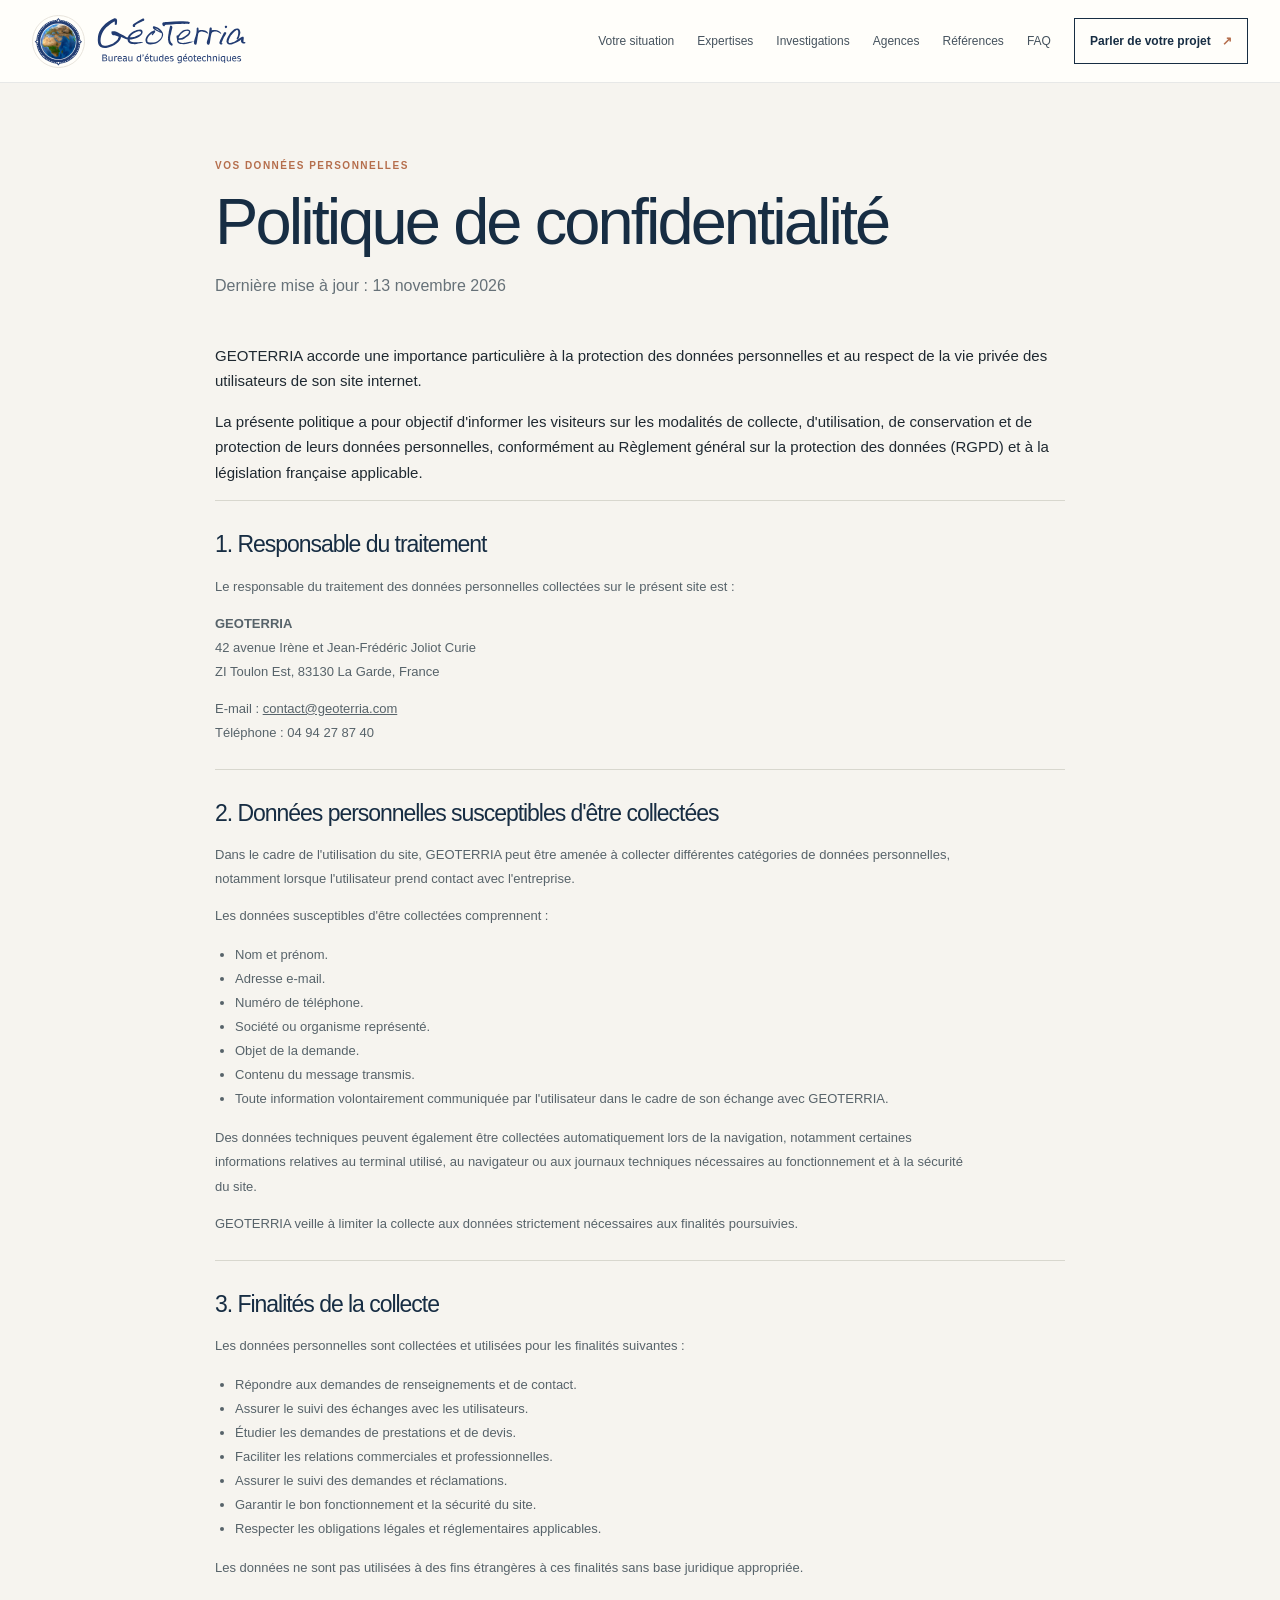
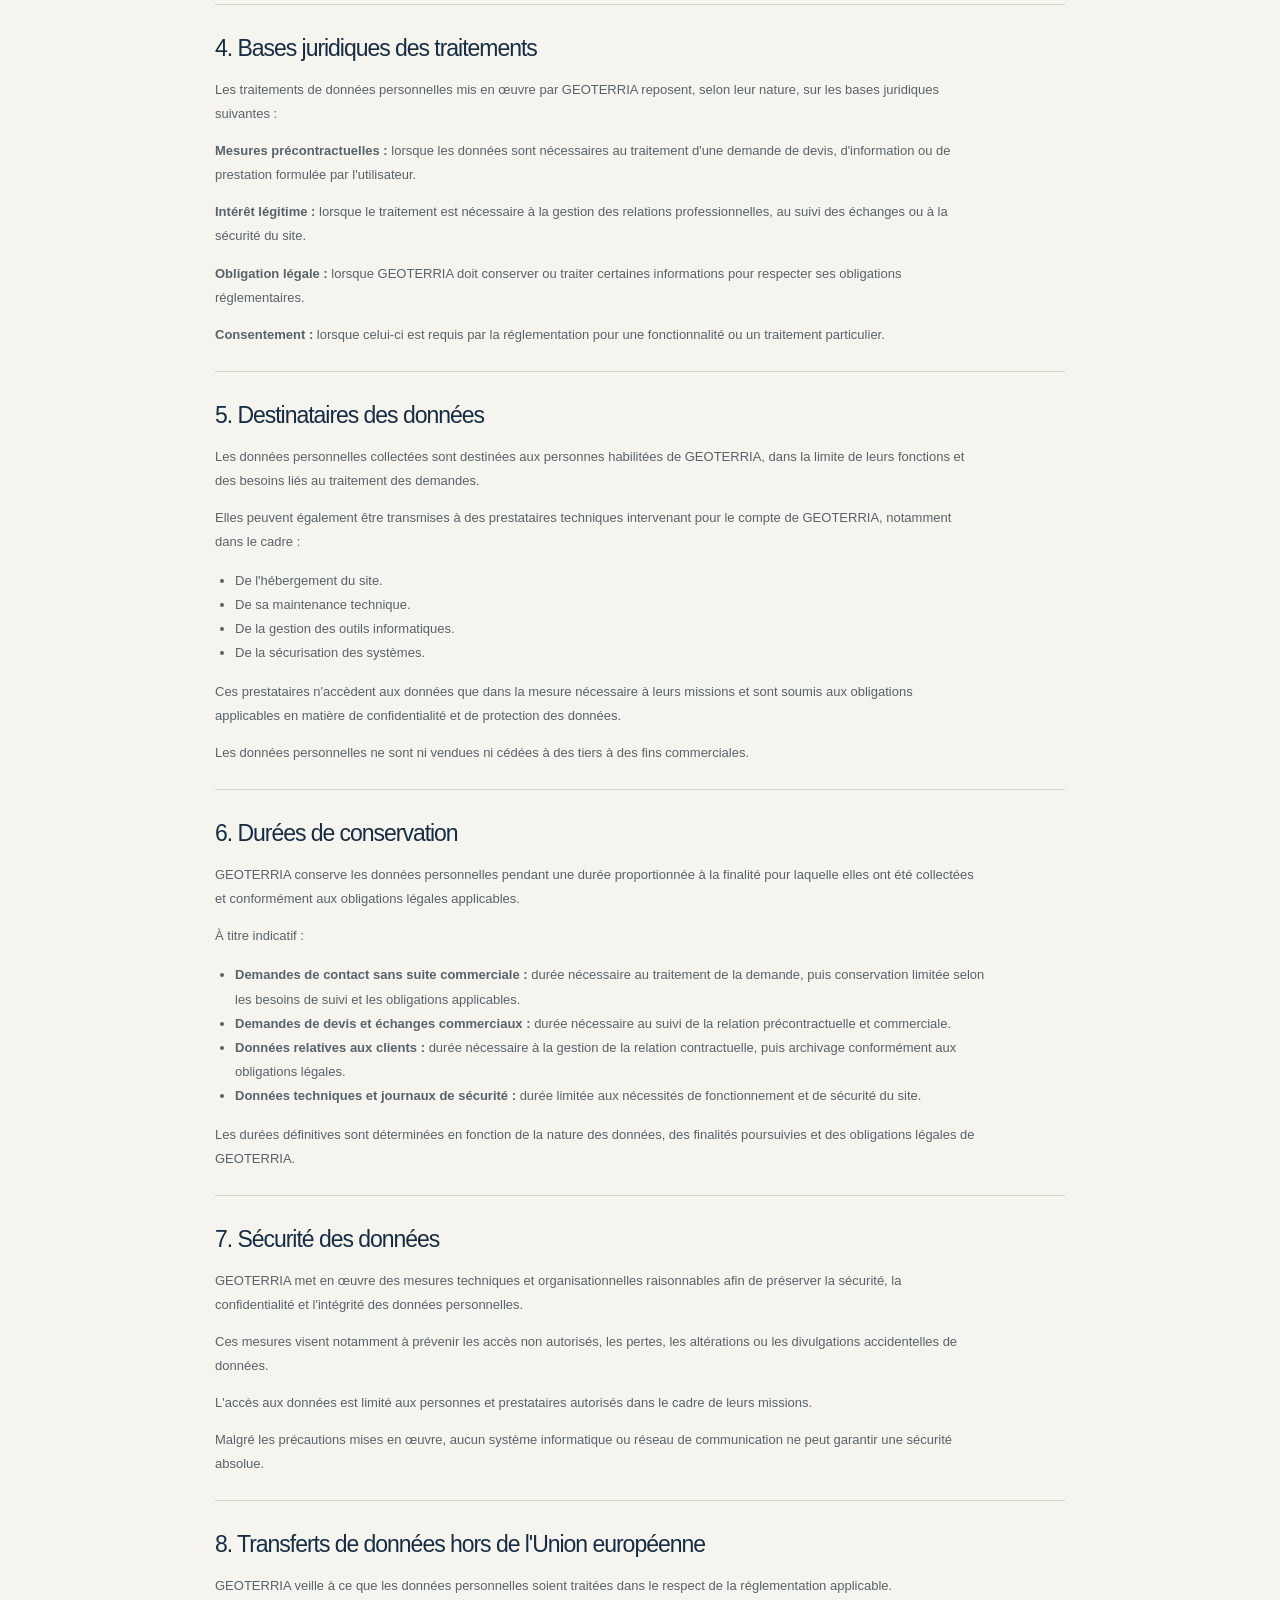
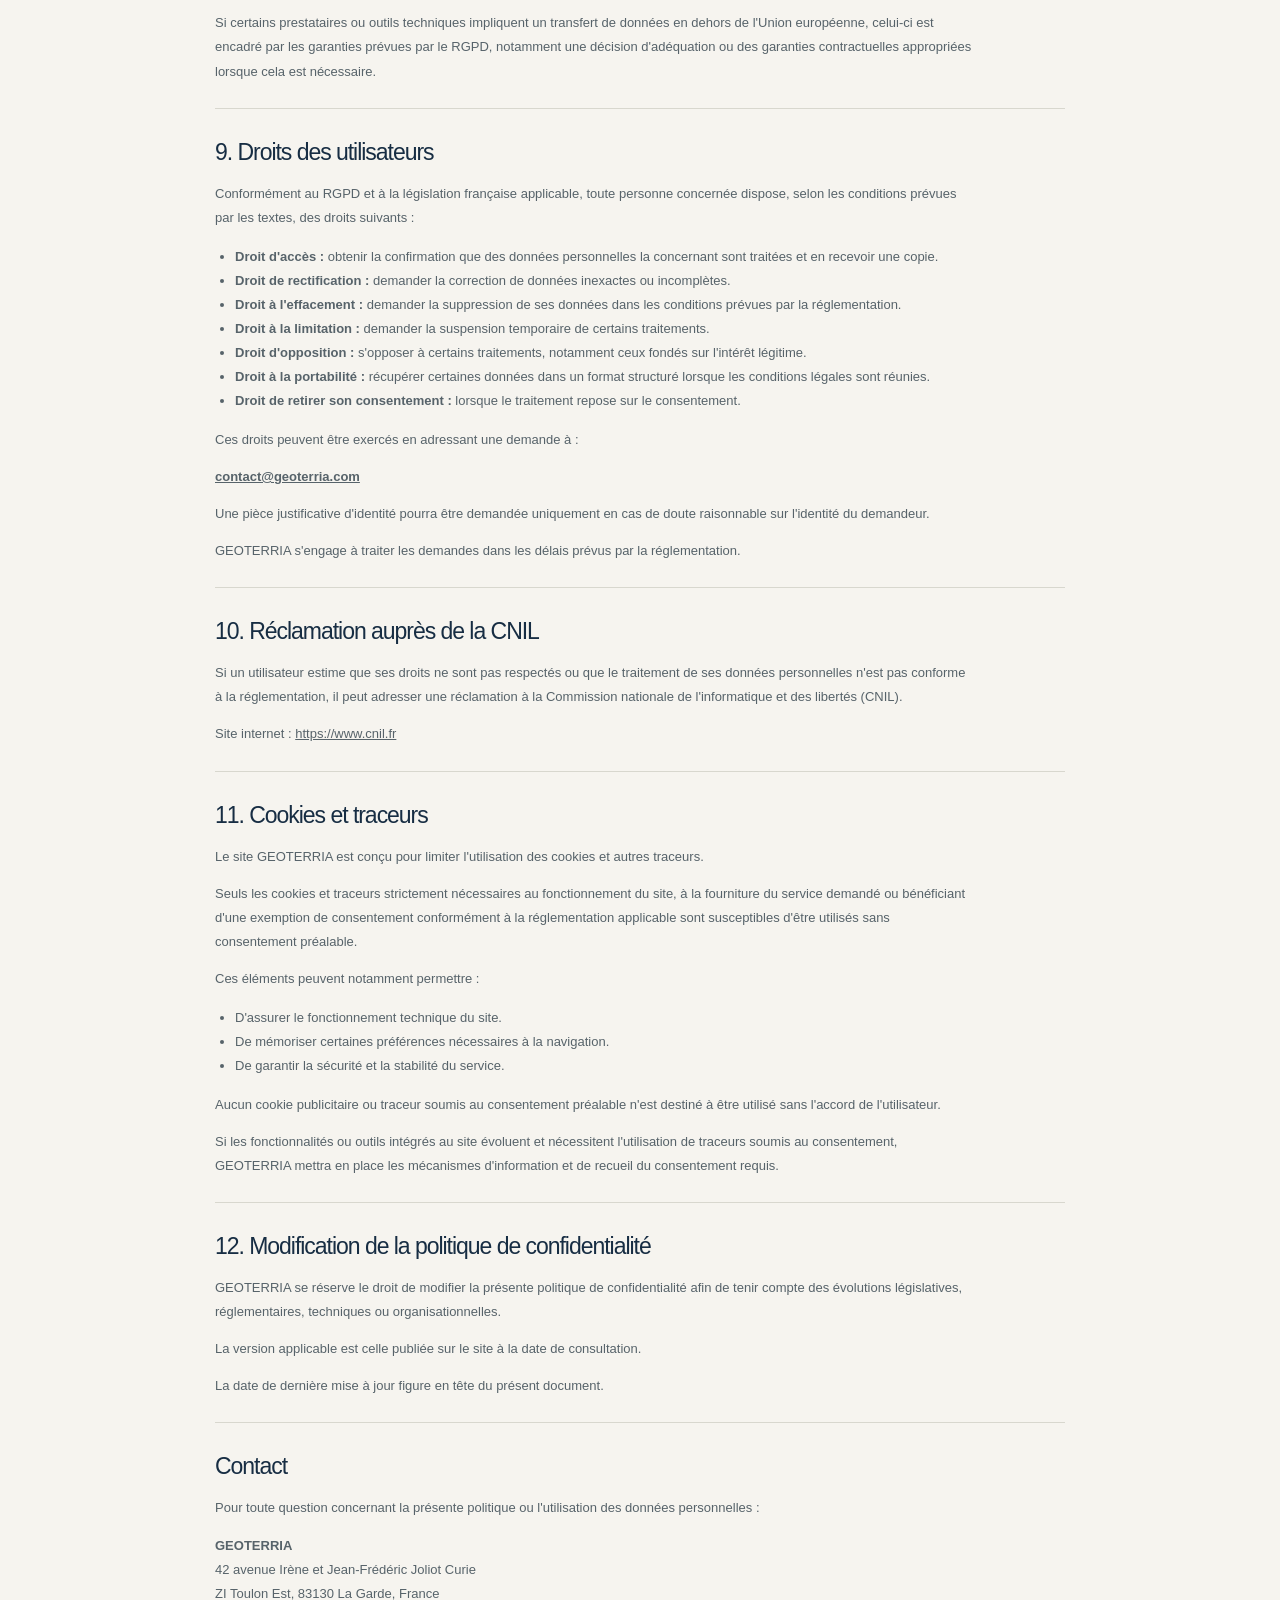
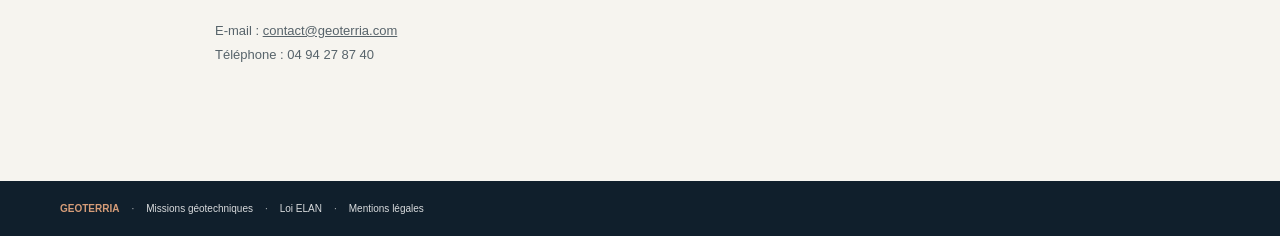
==== commit 163a61ec: "ajouts 13/11/2026" ====
--- a/confidentialite/index.html
+++ b/confidentialite/index.html
@@ -1,22 +1,40 @@
 <!doctype html>
 <html lang="fr">
 <head>
-  <meta charset="utf-8"><meta name="viewport" content="width=device-width, initial-scale=1">
+  <meta charset="utf-8">
+  <meta name="viewport" content="width=device-width, initial-scale=1">
   <meta name="theme-color" content="#172d43">
-  <title>Confidentialité & données personnelles — GEOTERRIA</title>
-  <meta name="description" content="Informations sur l’usage des données personnelles et le formulaire de contact GEOTERRIA.">
+  <title>Politique de confidentialité — GEOTERRIA</title>
+  <meta name="description" content="Politique de confidentialité et protection des données personnelles de GEOTERRIA.">
+  <link rel="icon" type="image/svg+xml" href="../assets/images/LOGO%20Geoterria%20cropped.svg">
   <link rel="stylesheet" href="../styles.css">
 </head>
 <body class="document-page">
-  <header class="site-header"><div class="header-inner"><a class="brand" href="../"><img src="../assets/images/LOGO%20G%C3%A9oterria.jpg" alt="" class="brand-mark"><span class="brand-copy"><strong>GEOTERRIA</strong><small>Bureau d’études géotechniques</small></span></a><a class="text-link" href="../">← Retour au site</a></div></header>
-  <main class="document-main container"><p class="eyebrow">Vos données personnelles</p><h1>Politique de confidentialité</h1><p class="document-lead">Cette page décrit les principes à mettre en œuvre. Les éléments entre crochets et les modalités de traitement doivent être complétés et validés avant d’activer la collecte de données.</p>
-    <section><h2>Responsable du traitement</h2><p>Responsable : [Dénomination juridique et coordonnées à renseigner]<br>Contact pour les données personnelles : [Adresse e-mail à renseigner]<br>Délégué à la protection des données : [Coordonnées du DPO à renseigner, si applicable] / [DPO non désigné — à confirmer]</p></section>
-    <section><h2>Formulaire de cadrage</h2><p>Finalité envisagée : répondre à une demande de contact relative à un projet géotechnique. Les données susceptibles d’être demandées sont le profil, le type de besoin, l’avancement du projet, sa commune, le nom, l’adresse e-mail et, facultativement, le téléphone et le message.</p><p>Base légale envisagée : votre consentement explicite (article 6, paragraphe 1, point a du RGPD), recueilli par la case d’accord obligatoire du formulaire. Vous pourrez le retirer à tout moment. Selon la suite donnée à votre demande, des traitements nécessaires à des mesures précontractuelles pourraient relever d’une autre base légale ; le responsable devra valider et documenter les bases effectivement utilisées avant d’activer la collecte.</p></section>
-    <section><h2>Prototype — aucune transmission active</h2><p>Le formulaire actuellement présent sur ce site est une démonstration côté navigateur. Il n’envoie pas les informations à GEOTERRIA et ne les conserve pas. Il ne doit pas être raccordé à un service d’envoi ou à une base de données avant de renseigner la durée de conservation, les destinataires, les éventuels sous-traitants, les mesures de sécurité et les modalités d’exercice des droits.</p></section>
-    <section><h2>Durée de conservation</h2><p>Durée proposée pour les demandes de contact : [Durée de conservation à déterminer et renseigner selon les besoins et obligations applicables]. Elle doit être fixée, documentée et appliquée avant toute collecte effective.</p></section>
-    <section><h2>Vos droits</h2><p>Dans les conditions prévues par la réglementation applicable, vous pouvez demander l’accès à vos données, leur rectification, leur effacement ou la limitation du traitement, et vous opposer au traitement lorsque ce droit s’applique. Pour toute demande : [Adresse e-mail de contact à renseigner]. Vous pouvez également introduire une réclamation auprès de la CNIL (www.cnil.fr).</p></section>
-    <section><h2>Cookies et mesure d’audience</h2><p>Le site de démonstration n’intègre pas de mesure d’audience ni de cookies publicitaires. Tout outil ajouté ultérieurement devra être documenté et, si nécessaire, faire l’objet d’un mécanisme de consentement adapté.</p></section>
+  <a class="skip-link" href="#contenu">Aller au contenu</a>
+  <header class="site-header"><div class="header-inner"><a class="brand" href="../" aria-label="GéoTerria, accueil"><img src="../assets/images/LOGO%20Geoterria%20cropped.svg" alt="" class="brand-mark"><img src="../assets/images/LOGO%20Geoterria%20text.svg" alt="GéoTerria — Bureau d’études géotechniques" class="brand-wordmark"></a><button class="menu-toggle" type="button" aria-expanded="false" aria-controls="main-nav" aria-label="Ouvrir le menu"><span></span><span></span></button><nav class="main-nav" id="main-nav" aria-label="Navigation principale"><a href="../#profils">Votre situation</a><a href="../#expertises">Expertises</a><a href="../#projets">Investigations</a><a href="../#terrains">Agences</a><a href="../#reperes">Références</a><a href="../#faq">FAQ</a><a class="nav-cta" href="../#contact">Parler de votre projet <span aria-hidden="true">↗</span></a></nav></div></header>
+
+  <main class="document-main container" id="contenu">
+    <p class="eyebrow">Vos données personnelles</p>
+    <h1>Politique de confidentialité</h1>
+    <p class="document-lead">Dernière mise à jour : 13 novembre 2026</p>
+    <p>GEOTERRIA accorde une importance particulière à la protection des données personnelles et au respect de la vie privée des utilisateurs de son site internet.</p>
+    <p>La présente politique a pour objectif d'informer les visiteurs sur les modalités de collecte, d'utilisation, de conservation et de protection de leurs données personnelles, conformément au Règlement général sur la protection des données (RGPD) et à la législation française applicable.</p>
+
+    <section><h2>1. Responsable du traitement</h2><p>Le responsable du traitement des données personnelles collectées sur le présent site est :</p><p><strong>GEOTERRIA</strong><br>42 avenue Irène et Jean-Frédéric Joliot Curie<br>ZI Toulon Est, 83130 La Garde, France</p><p>E-mail : <a href="mailto:contact@geoterria.com">contact@geoterria.com</a><br>Téléphone : 04 94 27 87 40</p></section>
+    <section><h2>2. Données personnelles susceptibles d'être collectées</h2><p>Dans le cadre de l'utilisation du site, GEOTERRIA peut être amenée à collecter différentes catégories de données personnelles, notamment lorsque l'utilisateur prend contact avec l'entreprise.</p><p>Les données susceptibles d'être collectées comprennent :</p><ul><li>Nom et prénom.</li><li>Adresse e-mail.</li><li>Numéro de téléphone.</li><li>Société ou organisme représenté.</li><li>Objet de la demande.</li><li>Contenu du message transmis.</li><li>Toute information volontairement communiquée par l'utilisateur dans le cadre de son échange avec GEOTERRIA.</li></ul><p>Des données techniques peuvent également être collectées automatiquement lors de la navigation, notamment certaines informations relatives au terminal utilisé, au navigateur ou aux journaux techniques nécessaires au fonctionnement et à la sécurité du site.</p><p>GEOTERRIA veille à limiter la collecte aux données strictement nécessaires aux finalités poursuivies.</p></section>
+    <section><h2>3. Finalités de la collecte</h2><p>Les données personnelles sont collectées et utilisées pour les finalités suivantes :</p><ul><li>Répondre aux demandes de renseignements et de contact.</li><li>Assurer le suivi des échanges avec les utilisateurs.</li><li>Étudier les demandes de prestations et de devis.</li><li>Faciliter les relations commerciales et professionnelles.</li><li>Assurer le suivi des demandes et réclamations.</li><li>Garantir le bon fonctionnement et la sécurité du site.</li><li>Respecter les obligations légales et réglementaires applicables.</li></ul><p>Les données ne sont pas utilisées à des fins étrangères à ces finalités sans base juridique appropriée.</p></section>
+    <section><h2>4. Bases juridiques des traitements</h2><p>Les traitements de données personnelles mis en œuvre par GEOTERRIA reposent, selon leur nature, sur les bases juridiques suivantes :</p><p><strong>Mesures précontractuelles :</strong> lorsque les données sont nécessaires au traitement d'une demande de devis, d'information ou de prestation formulée par l'utilisateur.</p><p><strong>Intérêt légitime :</strong> lorsque le traitement est nécessaire à la gestion des relations professionnelles, au suivi des échanges ou à la sécurité du site.</p><p><strong>Obligation légale :</strong> lorsque GEOTERRIA doit conserver ou traiter certaines informations pour respecter ses obligations réglementaires.</p><p><strong>Consentement :</strong> lorsque celui-ci est requis par la réglementation pour une fonctionnalité ou un traitement particulier.</p></section>
+    <section><h2>5. Destinataires des données</h2><p>Les données personnelles collectées sont destinées aux personnes habilitées de GEOTERRIA, dans la limite de leurs fonctions et des besoins liés au traitement des demandes.</p><p>Elles peuvent également être transmises à des prestataires techniques intervenant pour le compte de GEOTERRIA, notamment dans le cadre :</p><ul><li>De l'hébergement du site.</li><li>De sa maintenance technique.</li><li>De la gestion des outils informatiques.</li><li>De la sécurisation des systèmes.</li></ul><p>Ces prestataires n'accèdent aux données que dans la mesure nécessaire à leurs missions et sont soumis aux obligations applicables en matière de confidentialité et de protection des données.</p><p>Les données personnelles ne sont ni vendues ni cédées à des tiers à des fins commerciales.</p></section>
+    <section><h2>6. Durées de conservation</h2><p>GEOTERRIA conserve les données personnelles pendant une durée proportionnée à la finalité pour laquelle elles ont été collectées et conformément aux obligations légales applicables.</p><p>À titre indicatif :</p><ul><li><strong>Demandes de contact sans suite commerciale :</strong> durée nécessaire au traitement de la demande, puis conservation limitée selon les besoins de suivi et les obligations applicables.</li><li><strong>Demandes de devis et échanges commerciaux :</strong> durée nécessaire au suivi de la relation précontractuelle et commerciale.</li><li><strong>Données relatives aux clients :</strong> durée nécessaire à la gestion de la relation contractuelle, puis archivage conformément aux obligations légales.</li><li><strong>Données techniques et journaux de sécurité :</strong> durée limitée aux nécessités de fonctionnement et de sécurité du site.</li></ul><p>Les durées définitives sont déterminées en fonction de la nature des données, des finalités poursuivies et des obligations légales de GEOTERRIA.</p></section>
+    <section><h2>7. Sécurité des données</h2><p>GEOTERRIA met en œuvre des mesures techniques et organisationnelles raisonnables afin de préserver la sécurité, la confidentialité et l'intégrité des données personnelles.</p><p>Ces mesures visent notamment à prévenir les accès non autorisés, les pertes, les altérations ou les divulgations accidentelles de données.</p><p>L'accès aux données est limité aux personnes et prestataires autorisés dans le cadre de leurs missions.</p><p>Malgré les précautions mises en œuvre, aucun système informatique ou réseau de communication ne peut garantir une sécurité absolue.</p></section>
+    <section><h2>8. Transferts de données hors de l'Union européenne</h2><p>GEOTERRIA veille à ce que les données personnelles soient traitées dans le respect de la réglementation applicable.</p><p>Si certains prestataires ou outils techniques impliquent un transfert de données en dehors de l'Union européenne, celui-ci est encadré par les garanties prévues par le RGPD, notamment une décision d'adéquation ou des garanties contractuelles appropriées lorsque cela est nécessaire.</p></section>
+    <section><h2>9. Droits des utilisateurs</h2><p>Conformément au RGPD et à la législation française applicable, toute personne concernée dispose, selon les conditions prévues par les textes, des droits suivants :</p><ul><li><strong>Droit d'accès :</strong> obtenir la confirmation que des données personnelles la concernant sont traitées et en recevoir une copie.</li><li><strong>Droit de rectification :</strong> demander la correction de données inexactes ou incomplètes.</li><li><strong>Droit à l'effacement :</strong> demander la suppression de ses données dans les conditions prévues par la réglementation.</li><li><strong>Droit à la limitation :</strong> demander la suspension temporaire de certains traitements.</li><li><strong>Droit d'opposition :</strong> s'opposer à certains traitements, notamment ceux fondés sur l'intérêt légitime.</li><li><strong>Droit à la portabilité :</strong> récupérer certaines données dans un format structuré lorsque les conditions légales sont réunies.</li><li><strong>Droit de retirer son consentement :</strong> lorsque le traitement repose sur le consentement.</li></ul><p>Ces droits peuvent être exercés en adressant une demande à :</p><p><a href="mailto:contact@geoterria.com"><strong>contact@geoterria.com</strong></a></p><p>Une pièce justificative d'identité pourra être demandée uniquement en cas de doute raisonnable sur l'identité du demandeur.</p><p>GEOTERRIA s'engage à traiter les demandes dans les délais prévus par la réglementation.</p></section>
+    <section><h2>10. Réclamation auprès de la CNIL</h2><p>Si un utilisateur estime que ses droits ne sont pas respectés ou que le traitement de ses données personnelles n'est pas conforme à la réglementation, il peut adresser une réclamation à la Commission nationale de l'informatique et des libertés (CNIL).</p><p>Site internet : <a href="https://www.cnil.fr/" target="_blank" rel="noopener noreferrer">https://www.cnil.fr</a></p></section>
+    <section><h2>11. Cookies et traceurs</h2><p>Le site GEOTERRIA est conçu pour limiter l'utilisation des cookies et autres traceurs.</p><p>Seuls les cookies et traceurs strictement nécessaires au fonctionnement du site, à la fourniture du service demandé ou bénéficiant d'une exemption de consentement conformément à la réglementation applicable sont susceptibles d'être utilisés sans consentement préalable.</p><p>Ces éléments peuvent notamment permettre :</p><ul><li>D'assurer le fonctionnement technique du site.</li><li>De mémoriser certaines préférences nécessaires à la navigation.</li><li>De garantir la sécurité et la stabilité du service.</li></ul><p>Aucun cookie publicitaire ou traceur soumis au consentement préalable n'est destiné à être utilisé sans l'accord de l'utilisateur.</p><p>Si les fonctionnalités ou outils intégrés au site évoluent et nécessitent l'utilisation de traceurs soumis au consentement, GEOTERRIA mettra en place les mécanismes d'information et de recueil du consentement requis.</p></section>
+    <section><h2>12. Modification de la politique de confidentialité</h2><p>GEOTERRIA se réserve le droit de modifier la présente politique de confidentialité afin de tenir compte des évolutions législatives, réglementaires, techniques ou organisationnelles.</p><p>La version applicable est celle publiée sur le site à la date de consultation.</p><p>La date de dernière mise à jour figure en tête du présent document.</p></section>
+    <section><h2>Contact</h2><p>Pour toute question concernant la présente politique ou l'utilisation des données personnelles :</p><p><strong>GEOTERRIA</strong><br>42 avenue Irène et Jean-Frédéric Joliot Curie<br>ZI Toulon Est, 83130 La Garde, France</p><p>E-mail : <a href="mailto:contact@geoterria.com">contact@geoterria.com</a><br>Téléphone : 04 94 27 87 40</p></section>
   </main>
-  <footer class="document-footer"><div class="container"><a href="../">GEOTERRIA</a><span>·</span><a href="../expertises-geotechniques/">Expertises</a><span>·</span><a href="../missions-geotechniques/">Missions G1 à G5</a><span>·</span><a href="../loi-elan/">Loi ELAN</a><span>·</span><a href="../mentions-legales/">Mentions légales</a><span>·</span><a href="../#contact">Contact</a></div></footer>
+  <footer class="document-footer"><div class="container"><a href="../">GEOTERRIA</a><span>·</span><a href="../missions-geotechniques/">Missions géotechniques</a><span>·</span><a href="../loi-elan/">Loi ELAN</a><span>·</span><a href="../mentions-legales/">Mentions légales</a></div></footer>
+  <script src="../script.js" defer></script>
 </body>
 </html>
--- a/styles.css
+++ b/styles.css
@@ -282,6 +282,13 @@
 .form-row textarea{resize:vertical;min-height:84px}
 .other-detail{margin-top:7px}
 .other-detail[hidden]{display:none}
+.attachments-list{display:grid;gap:7px}
+.add-attachment{margin-top:8px;padding:0;border:0;background:transparent;color:var(--navy);font-size:9px;font-weight:600;cursor:pointer}
+.add-attachment:hover{text-decoration:underline;color:var(--copper)}
+.add-attachment:disabled{opacity:.45;cursor:not-allowed;text-decoration:none}
+.document-exception{display:flex;align-items:flex-start;gap:8px;margin-top:8px;color:#687278;font-size:9px;line-height:1.6;cursor:pointer}
+.document-exception input{margin:3px 0 0;accent-color:var(--navy)}
+.field-help{display:block;margin-top:6px;color:#858b8c;font-size:9px;line-height:1.5}
 .form-row-message{align-items:start}
 .form-row-message .field-label{margin-top:12px}
 .field-label span{font-weight:400;color:#858b8c}
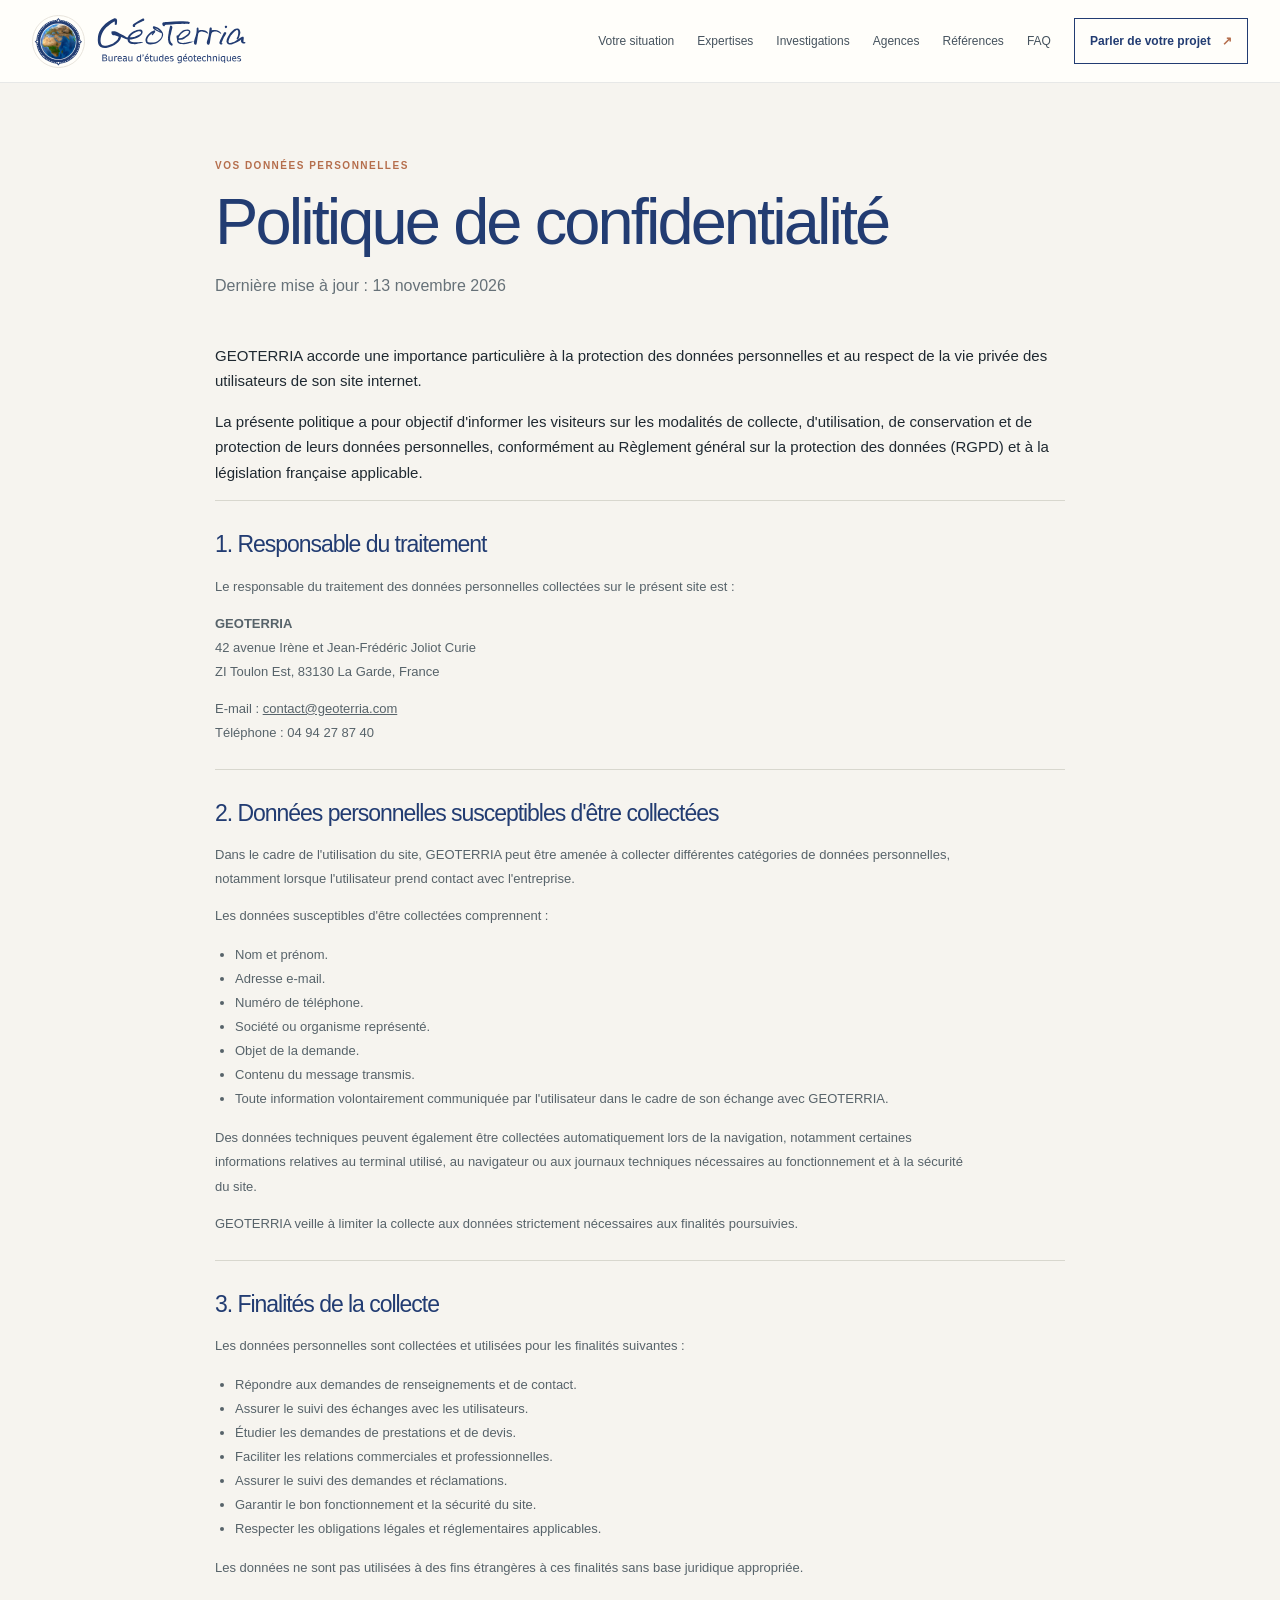
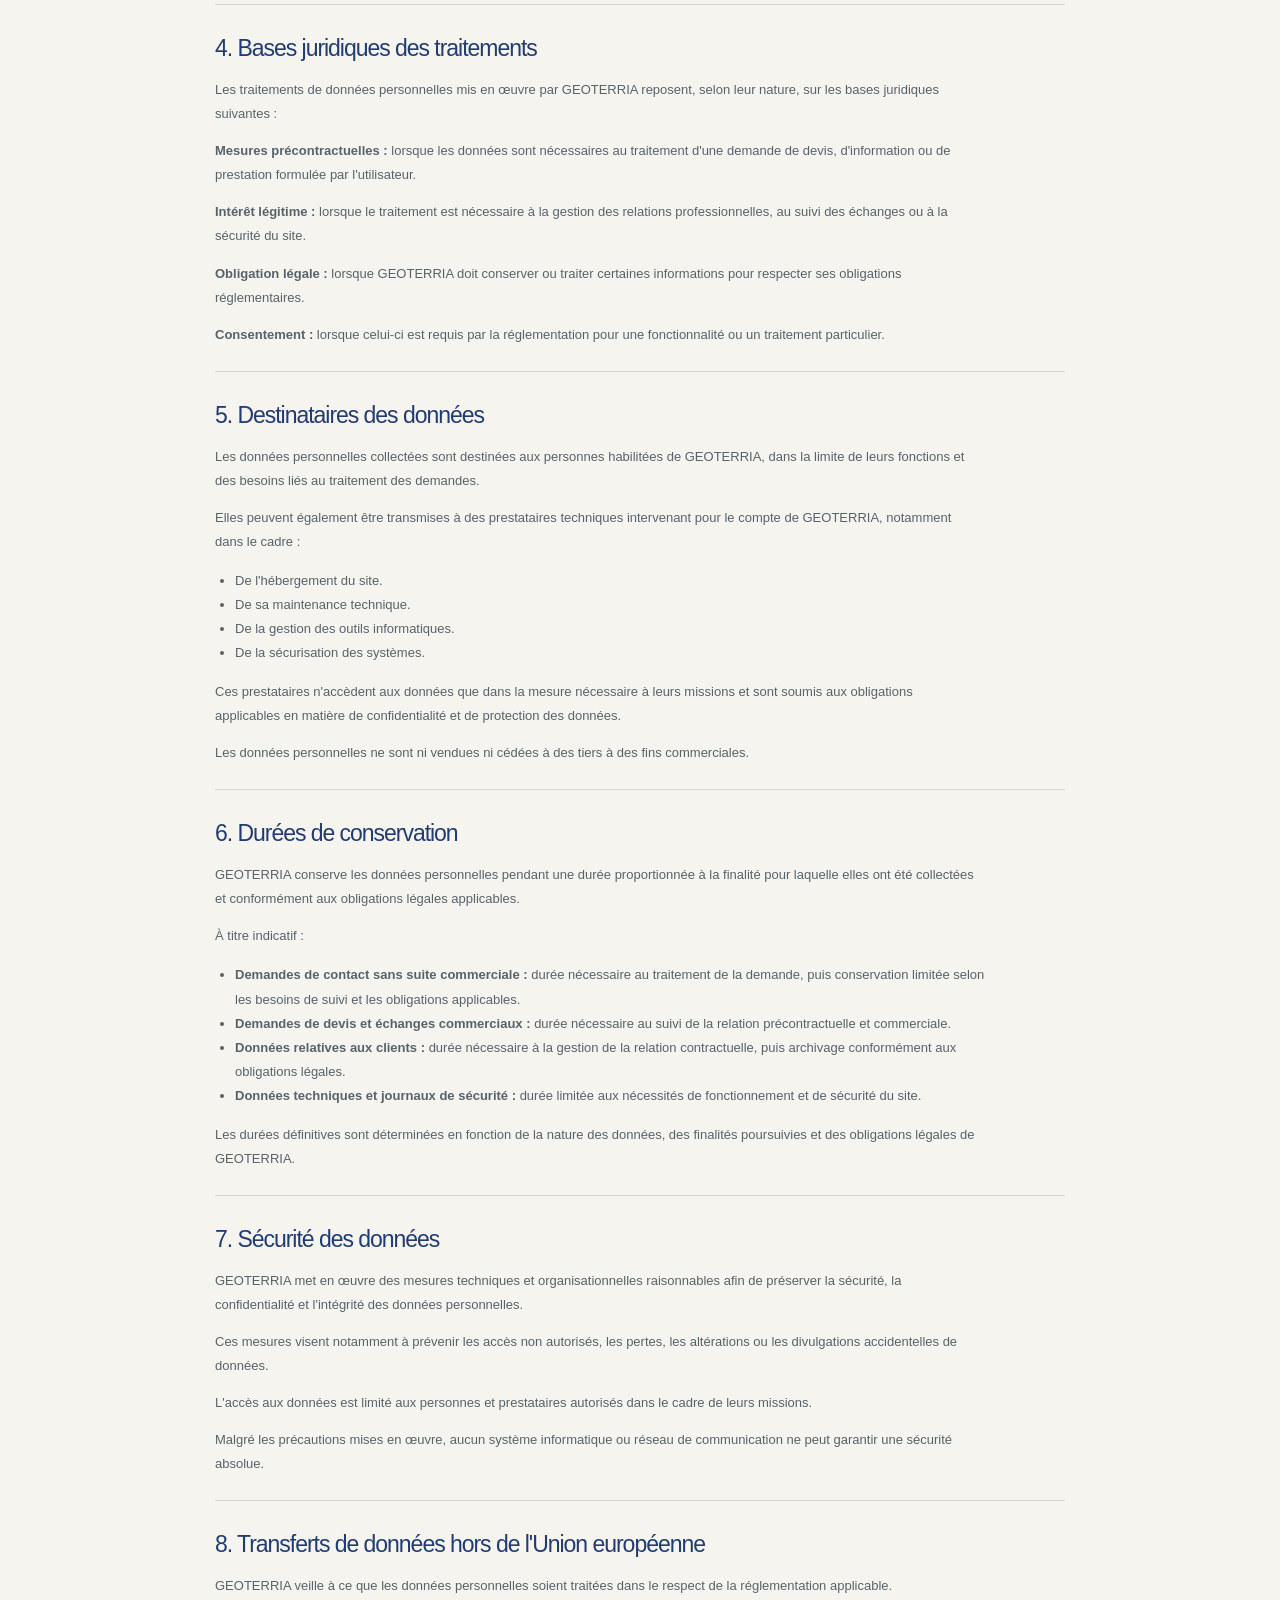
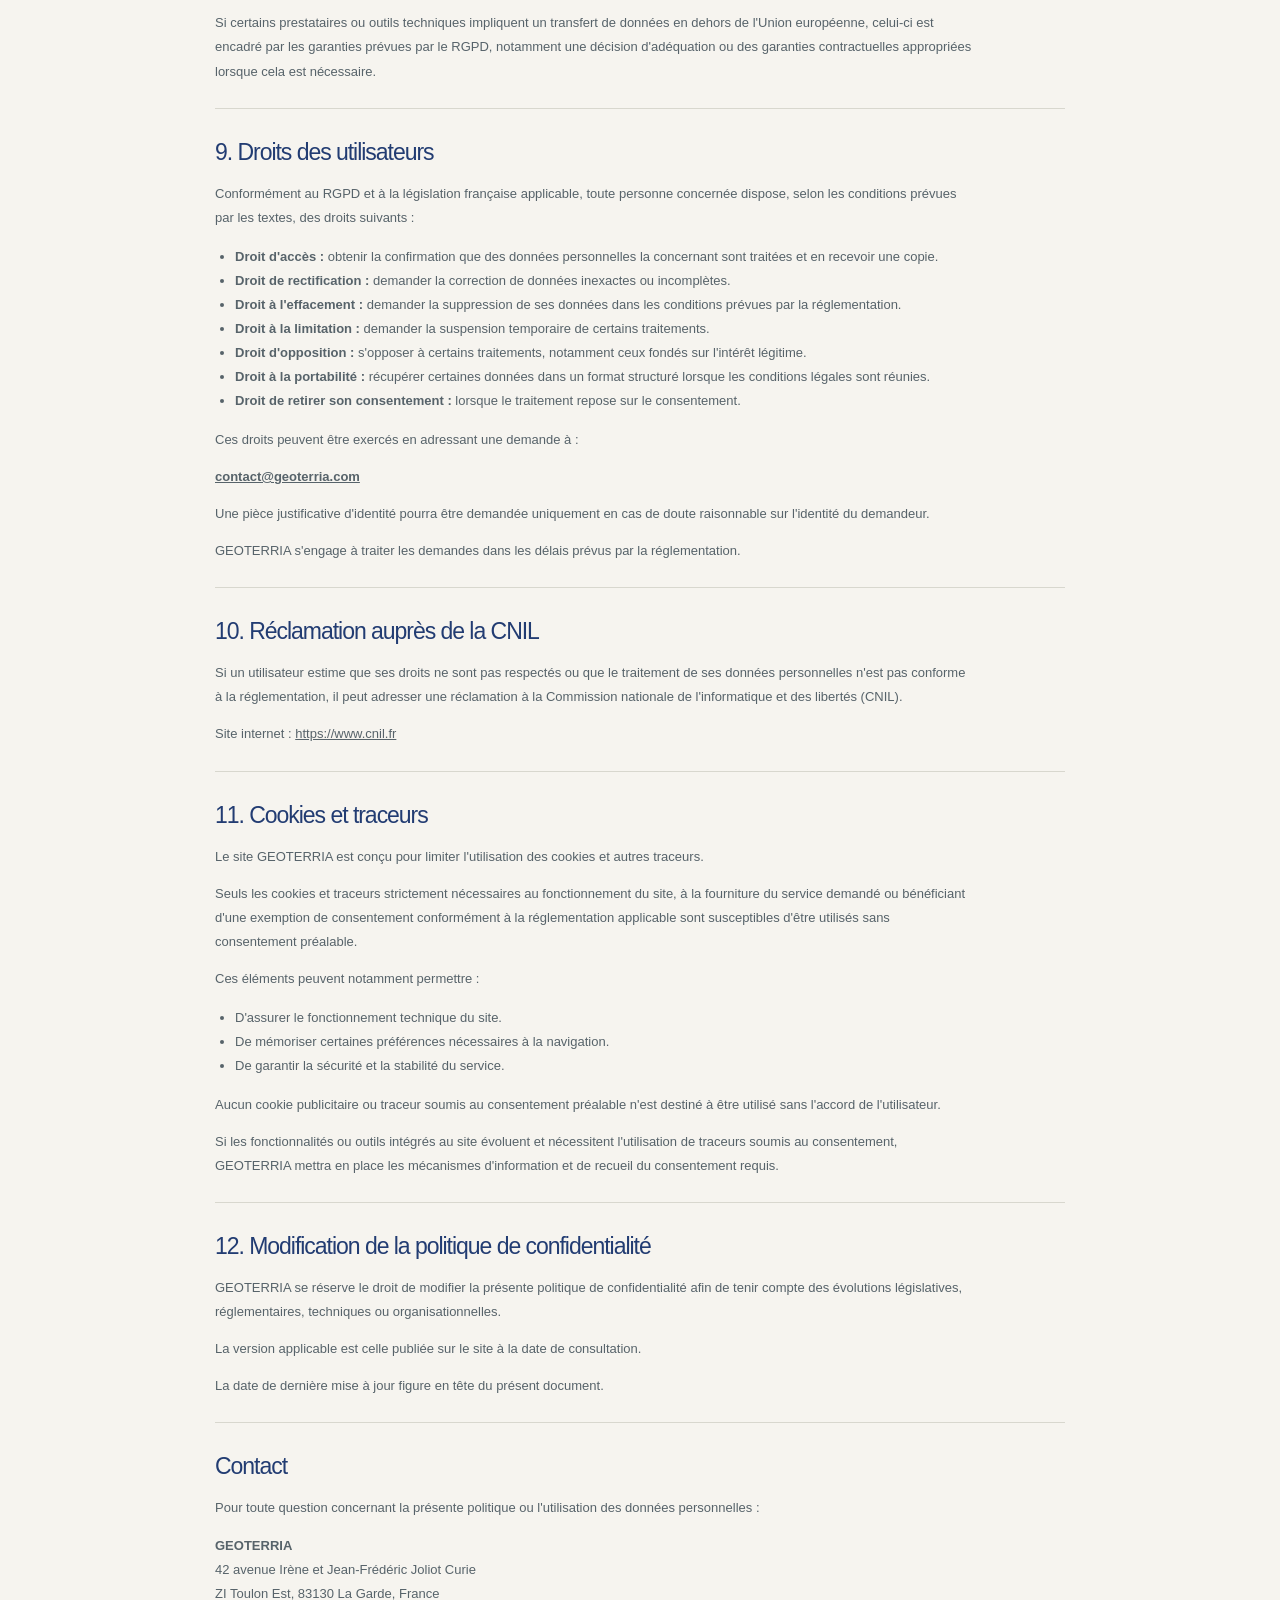
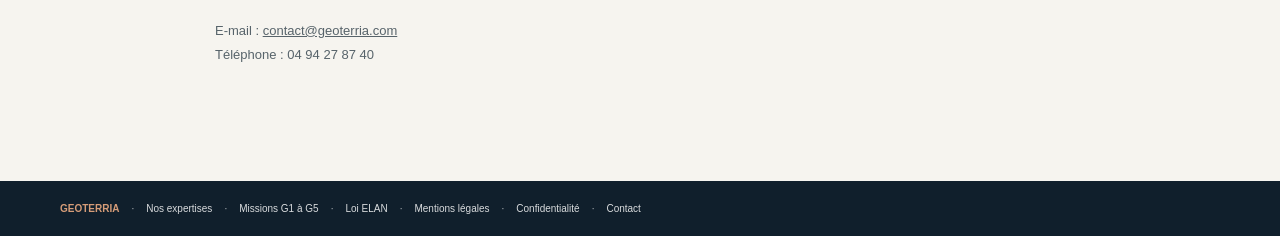
==== commit 210c5c8a: "màj 17/11/2026 pour premeir jet site" ====
--- a/confidentialite/index.html
+++ b/confidentialite/index.html
@@ -34,7 +34,7 @@
     <section><h2>12. Modification de la politique de confidentialité</h2><p>GEOTERRIA se réserve le droit de modifier la présente politique de confidentialité afin de tenir compte des évolutions législatives, réglementaires, techniques ou organisationnelles.</p><p>La version applicable est celle publiée sur le site à la date de consultation.</p><p>La date de dernière mise à jour figure en tête du présent document.</p></section>
     <section><h2>Contact</h2><p>Pour toute question concernant la présente politique ou l'utilisation des données personnelles :</p><p><strong>GEOTERRIA</strong><br>42 avenue Irène et Jean-Frédéric Joliot Curie<br>ZI Toulon Est, 83130 La Garde, France</p><p>E-mail : <a href="mailto:contact@geoterria.com">contact@geoterria.com</a><br>Téléphone : 04 94 27 87 40</p></section>
   </main>
-  <footer class="document-footer"><div class="container"><a href="../">GEOTERRIA</a><span>·</span><a href="../missions-geotechniques/">Missions géotechniques</a><span>·</span><a href="../loi-elan/">Loi ELAN</a><span>·</span><a href="../mentions-legales/">Mentions légales</a></div></footer>
+  <footer class="document-footer"><div class="container"><a href="../">GEOTERRIA</a><span>·</span><a href="../expertises-geotechniques/">Nos expertises</a><span>·</span><a href="../missions-geotechniques/">Missions G1 à G5</a><span>·</span><a href="../loi-elan/">Loi ELAN</a><span>·</span><a href="../mentions-legales/">Mentions légales</a><span>·</span><a href="../confidentialite/">Confidentialité</a><span>·</span><a href="../#contact">Contact</a></div></footer>
   <script src="../script.js" defer></script>
 </body>
 </html>
--- a/styles.css
+++ b/styles.css
@@ -1,4 +1,4 @@
-:root{--navy:#172d43;--navy-deep:#102235;--blue:#284762;--copper:#b56e4c;--copper-light:#d29a76;--cream:#f6f4ef;--paper:#fffefa;--ink:#1f2931;--muted:#69747c;--line:#deded8;--green:#87917b;--content:1160px;--serif:Georgia,"Times New Roman",serif;--sans:"DM Sans",Arial,sans-serif}
+:root{--navy:#223c72;--navy-deep:#182d5a;--blue:#223c72;--logo-blue:#223c72;--copper:#b56e4c;--copper-light:#d29a76;--cream:#f6f4ef;--paper:#fffefa;--ink:#1f2931;--muted:#69747c;--line:#deded8;--green:#87917b;--content:1160px;--serif:Georgia,"Times New Roman",serif;--sans:"DM Sans",Arial,sans-serif}
 *{box-sizing:border-box}
 html{scroll-behavior:smooth;scroll-padding-top:90px}
 body{margin:0;background:var(--paper);color:var(--ink);font-family:var(--sans);font-size:15px;line-height:1.7;-webkit-font-smoothing:antialiased}
@@ -25,7 +25,7 @@
 .main-nav .nav-cta span{margin-left:8px;color:var(--copper)}
 .menu-toggle{display:none}
 .hero{height:min(735px,calc(100svh - 82px));min-height:610px;position:relative;display:flex;align-items:center;overflow:hidden;background:var(--navy-deep);color:#fff}
-.hero-photo{position:absolute;inset:0;background-image:linear-gradient(90deg,rgba(14,32,49,.72) 0%,rgba(17,35,52,.58) 44%,rgba(16,35,52,.15) 100%),linear-gradient(0deg,rgba(16,34,53,.16),transparent 40%),url("assets/images/Photo_La_Garde.jpg");background-size:cover,cover,100% auto;background-position:center 37%;filter:saturate(.82)}
+.hero-photo{position:absolute;inset:0;background-image:linear-gradient(90deg,rgba(34,60,114,.72) 0%,rgba(34,60,114,.58) 44%,rgba(34,60,114,.15) 100%),linear-gradient(0deg,rgba(34,60,114,.16),transparent 40%),url("assets/images/Photo_La_Garde.jpg");background-size:cover,cover,100% auto;background-position:center 37%;filter:saturate(.82)}
 .hero-content>.eyebrow{display:none}
 .hero:after{content:"";position:absolute;inset:0;pointer-events:none;opacity:.12;background-image:url("data:image/svg+xml,%3Csvg viewBox='0 0 420 340' xmlns='http://www.w3.org/2000/svg'%3E%3Cg fill='none' stroke='%23e4e0d4' stroke-width='1'%3E%3Cpath d='M-50 180C30 150 35 40 125 40s90 90 170 55 105-85 170-25 35 145 100 120'/%3E%3Cpath d='M-50 200C35 170 45 65 130 62s88 87 166 53 103-81 167-23 42 138 104 111'/%3E%3Cpath d='M-50 220C39 189 54 87 136 84s84 83 161 51 101-78 162-21 49 129 108 100'/%3E%3Cpath d='M-40 240C45 208 64 109 142 106s80 80 157 49 98-74 157-18 55 120 111 89'/%3E%3Cpath d='M-40 260C50 228 75 131 149 128s76 77 151 47 95-70 152-15 61 110 114 78'/%3E%3C/g%3E%3C/svg%3E");background-size:cover;background-position:center;background-repeat:no-repeat}
 .hero-content{position:relative;z-index:1;width:min(var(--content),calc(100% - 64px));margin:0 auto;padding-bottom:24px}
@@ -144,6 +144,12 @@
 .investigation-visual svg .device,.investigation-visual svg .device-cap{fill:#7d9090;stroke:#344e5b;stroke-width:2}
 .investigation-visual svg .probe,.investigation-visual svg .foundation{fill:#bd805e;stroke:#83583e;stroke-width:1.5}
 .investigation-visual svg .water{fill:none;stroke:#5288a0;stroke-width:3}
+.investigation-visual svg .water-fill{fill:#b9d8df;stroke:#5288a0;stroke-width:1.5}
+.investigation-visual svg .screen{fill:#d7c3a6;stroke:#715c49;stroke-width:1.2;stroke-dasharray:2 2}
+.investigation-visual svg .gravel{fill:#c9b99f;stroke:#8b7b65;stroke-width:1}
+.investigation-visual svg .plume{fill:#bd805e;opacity:.38;stroke:#a26443;stroke-width:1}
+.investigation-visual svg .building{fill:#d9d6ce;stroke:#596b68;stroke-width:1.5}
+.investigation-visual svg .drawdown{fill:none;stroke:#5288a0;stroke-width:1.5;stroke-dasharray:3 2}
 .investigation-visual svg .arrow-line,.investigation-visual svg .arrow-head{fill:none;stroke:#a26443;stroke-width:1.7;stroke-linecap:round;stroke-linejoin:round}
 .investigation-visual svg text{fill:#586565;font:8px var(--sans)}
 .investigation-visual svg .excavation{fill:#fffefa;stroke:#a78d72;stroke-width:1.5}
@@ -184,7 +190,7 @@
 .gallery-section{background:#f2f0e9}
 .gallery-section .section-heading{margin-bottom:34px}
 .gallery-section .section-heading h2{font-size:clamp(34px,4vw,47px)}
- .gallery-grid{display:grid;grid-template-columns:repeat(3,minmax(0,1fr));gap:13px;align-items:start}
+ .gallery-grid{display:grid;grid-template-columns:repeat(3,minmax(0,1fr));gap:13px;align-items:stretch}
 .gallery-grid figure{min-width:0;margin:0;background:#fff}
  .gallery-image{position:relative;height:auto;overflow:visible;background:#e4e1d9}
  .gallery-image img{display:block;width:100%;height:auto;object-fit:contain;transition:transform .4s}
@@ -196,6 +202,18 @@
  .gallery-more{display:flex;align-items:center;justify-content:space-between;gap:18px;margin-top:22px;padding-top:16px;border-top:1px solid var(--line)}
  .gallery-more p{margin:0;color:var(--muted);font-size:10px}
  .gallery-more .text-link{margin:0;white-space:nowrap}
+.gallery-discover{position:relative;display:flex;min-height:100%;overflow:hidden;background:var(--navy);color:#fff;text-decoration:none;isolation:isolate;transition:transform .25s,box-shadow .25s}
+.gallery-discover:hover{transform:translateY(-3px);box-shadow:0 12px 24px rgba(20,37,51,.18)}
+.gallery-discover-image{position:absolute;inset:0;background:linear-gradient(135deg,rgba(20,37,51,.25),rgba(20,37,51,.9)),url("assets/images/Forage_ferroviaire_nuit.jpg") center/cover;filter:blur(1px);transform:scale(1.04);z-index:-1}
+.gallery-discover-content{display:grid;align-content:end;gap:8px;padding:18px;min-height:210px;background:linear-gradient(0deg,rgba(20,37,51,.92),rgba(20,37,51,.1) 75%)}
+.gallery-discover-content small{font:600 9px var(--mono);letter-spacing:.12em;color:#e4b189}
+.gallery-discover-content strong{font:500 23px var(--serif);line-height:1.05}
+.gallery-discover-content>span{font-size:10px;line-height:1.5;color:rgba(255,255,255,.75)}
+ .gallery-discover-content b{color:#e4b189;font-size:15px}
+.expertise-reference{display:flex;flex-wrap:wrap;align-items:center;gap:8px;margin-top:24px;padding:14px 0 0;border-top:1px solid var(--line)}
+.expertise-reference>span{width:100%;margin-bottom:2px;color:var(--muted);font:600 9px var(--mono);letter-spacing:.1em;text-transform:uppercase}
+.expertise-reference a{padding:7px 10px;border:1px solid #d9d4cb;color:var(--navy);font:600 10px var(--mono);text-decoration:none;transition:background .2s,color .2s,border-color .2s}
+.expertise-reference a:hover{background:var(--navy);border-color:var(--navy);color:#fff}
 .territory-section{padding-bottom:85px;background:var(--cream)}
 .territory-layout{display:grid;grid-template-columns:.9fr 1.1fr;align-items:center;gap:90px}
 .territory-copy h2{margin-bottom:20px}
@@ -239,7 +257,7 @@
 .credentials-grid h3{font:700 12px var(--sans);letter-spacing:0;color:var(--navy);margin:0 0 6px}
 .credentials-grid p:last-child{font-size:9px;line-height:1.6;color:var(--muted);margin:0}
 .credentials-grid a{color:var(--navy)}
-.reassurance-section{background:#253d50;color:white;padding:72px 0}
+.reassurance-section{background:var(--logo-blue, #223c72);color:white;padding:72px 0}
 .reassurance-layout{display:grid;grid-template-columns:.85fr 1.15fr;gap:85px;align-items:center}
 .reassurance-layout h2{font-size:42px;line-height:1.15;margin:0 0 12px}
 .reassurance-layout>div:first-child>p:last-child{max-width:365px;color:rgba(255,255,255,.67);font-size:11px}
@@ -347,8 +365,8 @@
  .chantier-card{min-width:0;margin:0;background:#f7f5ef;transition:transform .25s,box-shadow .25s}
  .chantier-card:hover{transform:translateY(-3px);box-shadow:0 12px 24px rgba(0,0,0,.2)}
  .chantier-card-featured,.chantier-card-wide{grid-column:span 2}
- .chantier-image{position:relative;height:155px;overflow:hidden;background:#d9d6ce}
- .chantier-card-featured .chantier-image,.chantier-card-wide .chantier-image{height:205px}
+.chantier-image{position:relative;height:150px;overflow:hidden;background:#d9d6ce}
+.chantier-card-featured .chantier-image,.chantier-card-wide .chantier-image{height:150px}
  .chantier-image img{display:block;width:100%;height:100%;object-fit:cover;transition:transform .45s}
  .chantier-card:hover .chantier-image img{transform:scale(1.04)}
  .chantier-image span{position:absolute;top:10px;left:10px;padding:4px 7px;background:rgba(20,37,51,.82);color:white;font:600 9px var(--mono);letter-spacing:.08em}
@@ -411,7 +429,7 @@
     grid-template-columns: 1fr;
   }
 @media(max-width:1050px){.main-nav{gap:12px;font-size:10px}.header-inner{width:calc(100% - 40px)}.brand{min-width:203px}.brand-mark{width:47px;height:47px}.brand-copy strong{font-size:18px}.situation-grid{grid-template-columns:repeat(2,1fr)}.situation-card{min-height:282px}.method-layout,.territory-layout{gap:55px}.contact-layout{gap:45px}.faq-layout{gap:55px}}
-@media(max-width:760px){html{scroll-padding-top:70px}.container{width:calc(100% - 40px)}.header-inner{height:70px;width:calc(100% - 32px)}.brand-mark{width:44px;height:44px}.brand{min-width:auto}.brand-copy strong{font-size:18px}.menu-toggle{display:flex;width:42px;height:42px;flex-direction:column;justify-content:center;gap:6px;align-items:center;border:1px solid #dcdad4;background:transparent}.menu-toggle span{width:17px;height:1px;background:var(--navy)}.main-nav{display:none;position:absolute;top:69px;left:0;right:0;padding:17px 20px 22px;background:var(--paper);border-bottom:1px solid var(--line);box-shadow:0 12px 18px rgba(20,37,51,.08);align-items:stretch;gap:0}.main-nav.is-open{display:flex;flex-direction:column}.main-nav>a{padding:11px 3px;border-bottom:1px solid #e9e7e0;font-size:12px}.main-nav .nav-cta{margin-top:12px;padding:12px 14px;border:1px solid var(--navy)}.hero{height:680px;min-height:590px;max-height:calc(100svh - 70px)}.hero-photo{background-image:linear-gradient(90deg,rgba(14,32,49,.9),rgba(17,35,52,.62)),linear-gradient(0deg,rgba(16,34,53,.3),transparent 50%),url("assets/images/Photo_La_Garde.jpg");background-position:49% center}.hero-content{width:calc(100% - 40px)}.hero h1{font-size:clamp(45px,10vw,68px)}.hero-lead{max-width:490px;font-size:14px}.hero-stamp{right:7%;bottom:10%;width:94px;height:94px;font-size:7px}.hero-caption{right:auto;left:20px;bottom:-60px;font-size:7px}.hero-scroll{left:20px}.intro-strip-inner{padding:17px 0;min-height:0;display:grid;grid-template-columns:1fr 1fr;gap:12px;font-size:9px}.intro-strip i{display:none}.section{padding:80px 0}.heading-split{align-items:flex-start;flex-direction:column;gap:12px}.section-heading{margin-bottom:33px}.heading-split>p{max-width:540px!important}.expertise-row{grid-template-columns:78px 1fr 36px;gap:13px;padding:20px 0}.expertise-code{font-size:27px}.expertise-code span{font-size:7px}.expertise-row h3{font-size:16px}.expertise-row p{font-size:10px}.round-arrow{width:32px;height:32px}.method-layout,.territory-layout,.faq-layout,.contact-layout,.reassurance-layout{grid-template-columns:1fr;gap:38px}.method-section:after{inset:30% 0 0 25%}.method-copy h2{font-size:50px}.project-grid{gap:12px}.project-image{height:210px}.project-large .project-image{height:230px}.project-copy{padding:16px}.project-copy h3{font-size:19px}.gallery-grid{grid-template-columns:repeat(2,1fr)}.gallery-image{height:190px}.territory-layout{gap:30px}.territory-figure{max-width:540px}.data-strip{margin-top:47px;gap:20px}.data-strip>div{padding-left:34px}.data-icon{font-size:19px}.data-strip h3{font-size:14px}.data-strip p{font-size:10px}.faq-layout{gap:30px}.faq-intro h2{font-size:42px}.contact-section{padding:75px 0}.contact-layout{gap:30px}.contact-intro{padding-top:0}.contact-intro h2{font-size:47px}.contact-detail{margin-top:17px}.footer-main{grid-template-columns:1fr 1fr;gap:32px}.footer-brand{grid-column:span 2}.footer-bottom{flex-wrap:wrap}.footer-bottom span:nth-child(2){order:3;flex-basis:100%}}
+@media(max-width:760px){html{scroll-padding-top:70px}.container{width:calc(100% - 40px)}.header-inner{height:70px;width:calc(100% - 32px)}.brand-mark{width:44px;height:44px}.brand{min-width:auto}.brand-copy strong{font-size:18px}.menu-toggle{display:flex;width:42px;height:42px;flex-direction:column;justify-content:center;gap:6px;align-items:center;border:1px solid #dcdad4;background:transparent}.menu-toggle span{width:17px;height:1px;background:var(--navy)}.main-nav{display:none;position:absolute;top:69px;left:0;right:0;padding:17px 20px 22px;background:var(--paper);border-bottom:1px solid var(--line);box-shadow:0 12px 18px rgba(20,37,51,.08);align-items:stretch;gap:0}.main-nav.is-open{display:flex;flex-direction:column}.main-nav>a{padding:11px 3px;border-bottom:1px solid #e9e7e0;font-size:12px}.main-nav .nav-cta{margin-top:12px;padding:12px 14px;border:1px solid var(--navy)}.hero{height:680px;min-height:590px;max-height:calc(100svh - 70px)}.hero-photo{background-image:linear-gradient(90deg,rgba(34,60,114,.9),rgba(34,60,114,.62)),linear-gradient(0deg,rgba(34,60,114,.3),transparent 50%),url("assets/images/Photo_La_Garde.jpg");background-position:49% center}.hero-content{width:calc(100% - 40px)}.hero h1{font-size:clamp(45px,10vw,68px)}.hero-lead{max-width:490px;font-size:14px}.hero-stamp{right:7%;bottom:10%;width:94px;height:94px;font-size:7px}.hero-caption{right:auto;left:20px;bottom:-60px;font-size:7px}.hero-scroll{left:20px}.intro-strip-inner{padding:17px 0;min-height:0;display:grid;grid-template-columns:1fr 1fr;gap:12px;font-size:9px}.intro-strip i{display:none}.section{padding:80px 0}.heading-split{align-items:flex-start;flex-direction:column;gap:12px}.section-heading{margin-bottom:33px}.heading-split>p{max-width:540px!important}.expertise-row{grid-template-columns:78px 1fr 36px;gap:13px;padding:20px 0}.expertise-code{font-size:27px}.expertise-code span{font-size:7px}.expertise-row h3{font-size:16px}.expertise-row p{font-size:10px}.round-arrow{width:32px;height:32px}.method-layout,.territory-layout,.faq-layout,.contact-layout,.reassurance-layout{grid-template-columns:1fr;gap:38px}.method-section:after{inset:30% 0 0 25%}.method-copy h2{font-size:50px}.project-grid{gap:12px}.project-image{height:210px}.project-large .project-image{height:230px}.project-copy{padding:16px}.project-copy h3{font-size:19px}.gallery-grid{grid-template-columns:repeat(2,1fr)}.gallery-image{height:190px}.territory-layout{gap:30px}.territory-figure{max-width:540px}.data-strip{margin-top:47px;gap:20px}.data-strip>div{padding-left:34px}.data-icon{font-size:19px}.data-strip h3{font-size:14px}.data-strip p{font-size:10px}.faq-layout{gap:30px}.faq-intro h2{font-size:42px}.contact-section{padding:75px 0}.contact-layout{gap:30px}.contact-intro{padding-top:0}.contact-intro h2{font-size:47px}.contact-detail{margin-top:17px}.footer-main{grid-template-columns:1fr 1fr;gap:32px}.footer-brand{grid-column:span 2}.footer-bottom{flex-wrap:wrap}.footer-bottom span:nth-child(2){order:3;flex-basis:100%}}
 @media(max-width:480px){.container{width:calc(100% - 32px)}.hero{min-height:610px;height:calc(100svh - 70px)}.hero-content{width:calc(100% - 36px)}.hero h1{font-size:45px}.hero-lead{font-size:13px}.hero-actions{align-items:flex-start;flex-direction:column;gap:16px}.hero-stamp{width:80px;height:80px;right:6%;bottom:8%}.hero-stamp:before{inset:5px}.intro-strip-inner{grid-template-columns:1fr 1fr;font-size:8px}.section{padding:68px 0}.section-heading h2,.territory-copy h2{font-size:39px}.situation-grid{grid-template-columns:1fr;gap:10px}.situation-card{min-height:250px;padding:22px}.situation-card h3{margin-top:23px}.expertise-row{grid-template-columns:60px 1fr 30px;gap:8px}.expertise-code{font-size:24px}.expertise-row h3{font-size:15px}.expertise-row p{font-size:9px}.expertise-foot{align-items:flex-start;flex-direction:column;gap:10px}.other-expertises{grid-template-columns:1fr}.project-grid{grid-template-columns:1fr}.project-card,.project-card.project-large{grid-column:span 1}.project-image,.project-large .project-image{height:220px}.project-copy h3{font-size:20px}.gallery-grid{grid-template-columns:1fr}.gallery-image{height:215px}.territory-figure figcaption{font-size:8px}.data-strip{grid-template-columns:1fr;gap:18px}.data-strip p{max-width:none}.reference-grid,.credentials-grid{grid-template-columns:1fr}.reference-card{min-height:220px}.credentials-grid>article{padding:16px}.reassurance-section{padding:60px 0}.reassurance-layout{gap:25px}.reassurance-layout h2{font-size:38px}.faq-list summary{font-size:12px}.contact-section{padding:63px 0}.project-form{padding:19px 15px}.demo-alert{flex-direction:column;gap:3px}.form-step legend{font-size:22px}.choice span{font-size:9px;padding:8px}.contact-fields{grid-template-columns:1fr}.field-full{grid-column:span 1}.footer-main{gap:26px 16px}.footer-nav{font-size:9px}.footer-bottom{font-size:8px}}
 @media(prefers-reduced-motion:reduce){html{scroll-behavior:auto}*,*::before,*::after{transition-duration:.01ms!important;animation-duration:.01ms!important;animation-iteration-count:1!important}}
 @media(max-width:1050px){.office-layout{gap:30px}.investigation-grid{grid-template-columns:repeat(2,1fr)}}
@@ -440,5 +458,5 @@
  .expertise-gallery{padding:26px 16px 20px!important}
  .chantiers-grid{grid-template-columns:1fr}
  .chantier-card-featured,.chantier-card-wide{grid-column:span 1}
- .chantier-image,.chantier-card-featured .chantier-image,.chantier-card-wide .chantier-image{height:205px}
-}
+ .chantier-image,.chantier-card-featured .chantier-image,.chantier-card-wide .chantier-image{height:165px}
+}
